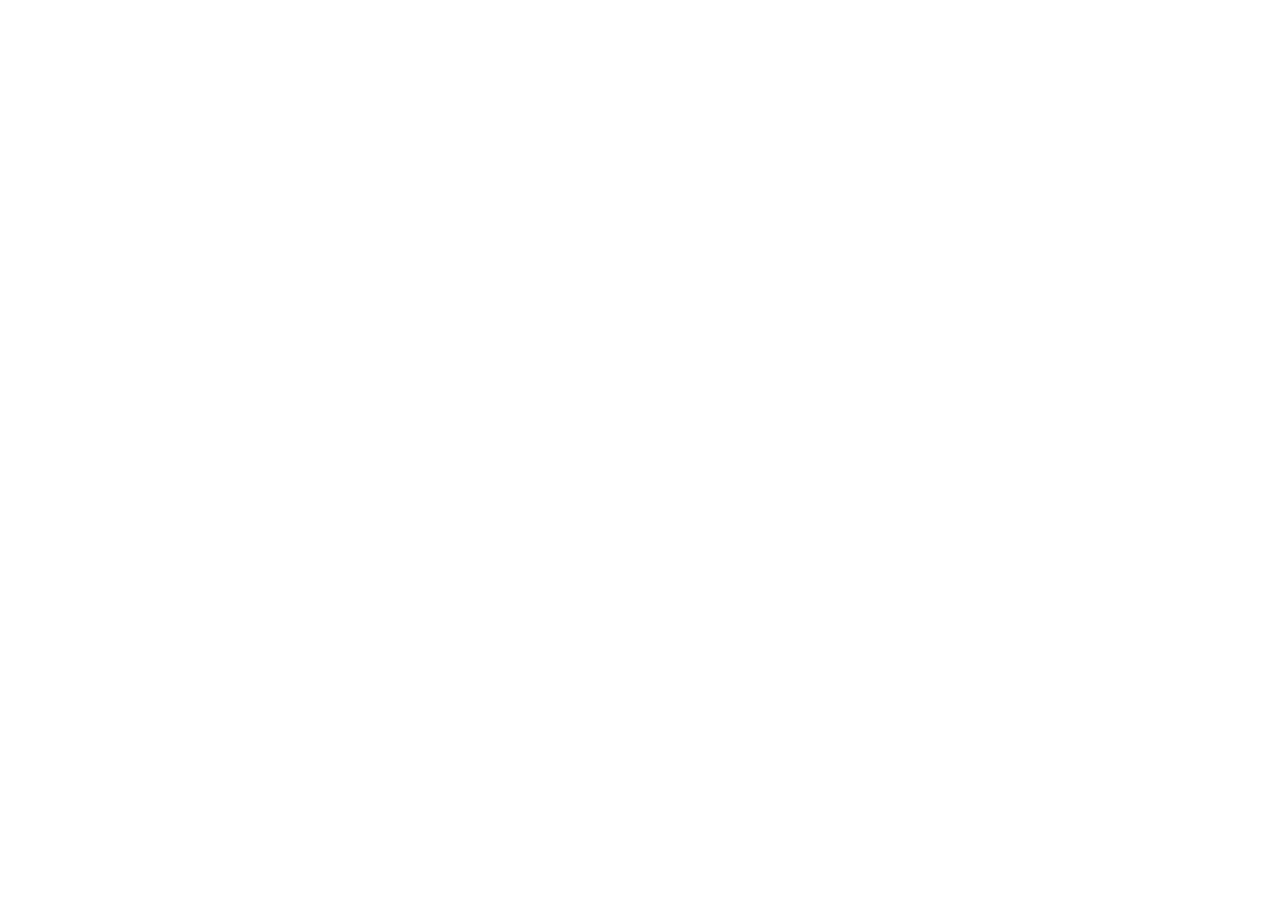
==== index.html @ 706d18b8 "Create initial portfolio structure" ====
<!DOCTYPE html>
<html lang="en">

<head>
    <meta charset="UTF-8">
    <meta name="viewport" content="width=device-width, initial-scale=1.0">

    <title>Santosh Kushwaha | DevOps Engineer</title>

    <meta name="description"
          content="DevOps Engineer specializing in Linux infrastructure, Platform Engineering, Automation, Kubernetes and AWS.">

    <link rel="stylesheet" href="css/style.css">
</head>

<body>

<header>

</header>

<main>

<section id="hero">

</section>

<section id="about">

</section>

<section id="experience">

</section>

<section id="projects">

</section>

<section id="skills">

</section>

<section id="certifications">

</section>

<section id="contact">

</section>

</main>

<footer>

</footer>

<script src="js/script.js"></script>

</body>

</html>
---- css/style.css ----
body {
    font-family: Arial, sans-serif;
    max-width: 900px;
    margin: auto;
    padding: 40px;
    line-height: 1.7;
}

header {
    margin-bottom: 50px;
}

h1 {
    margin-bottom: 5px;
}

section {
    margin-bottom: 40px;
}
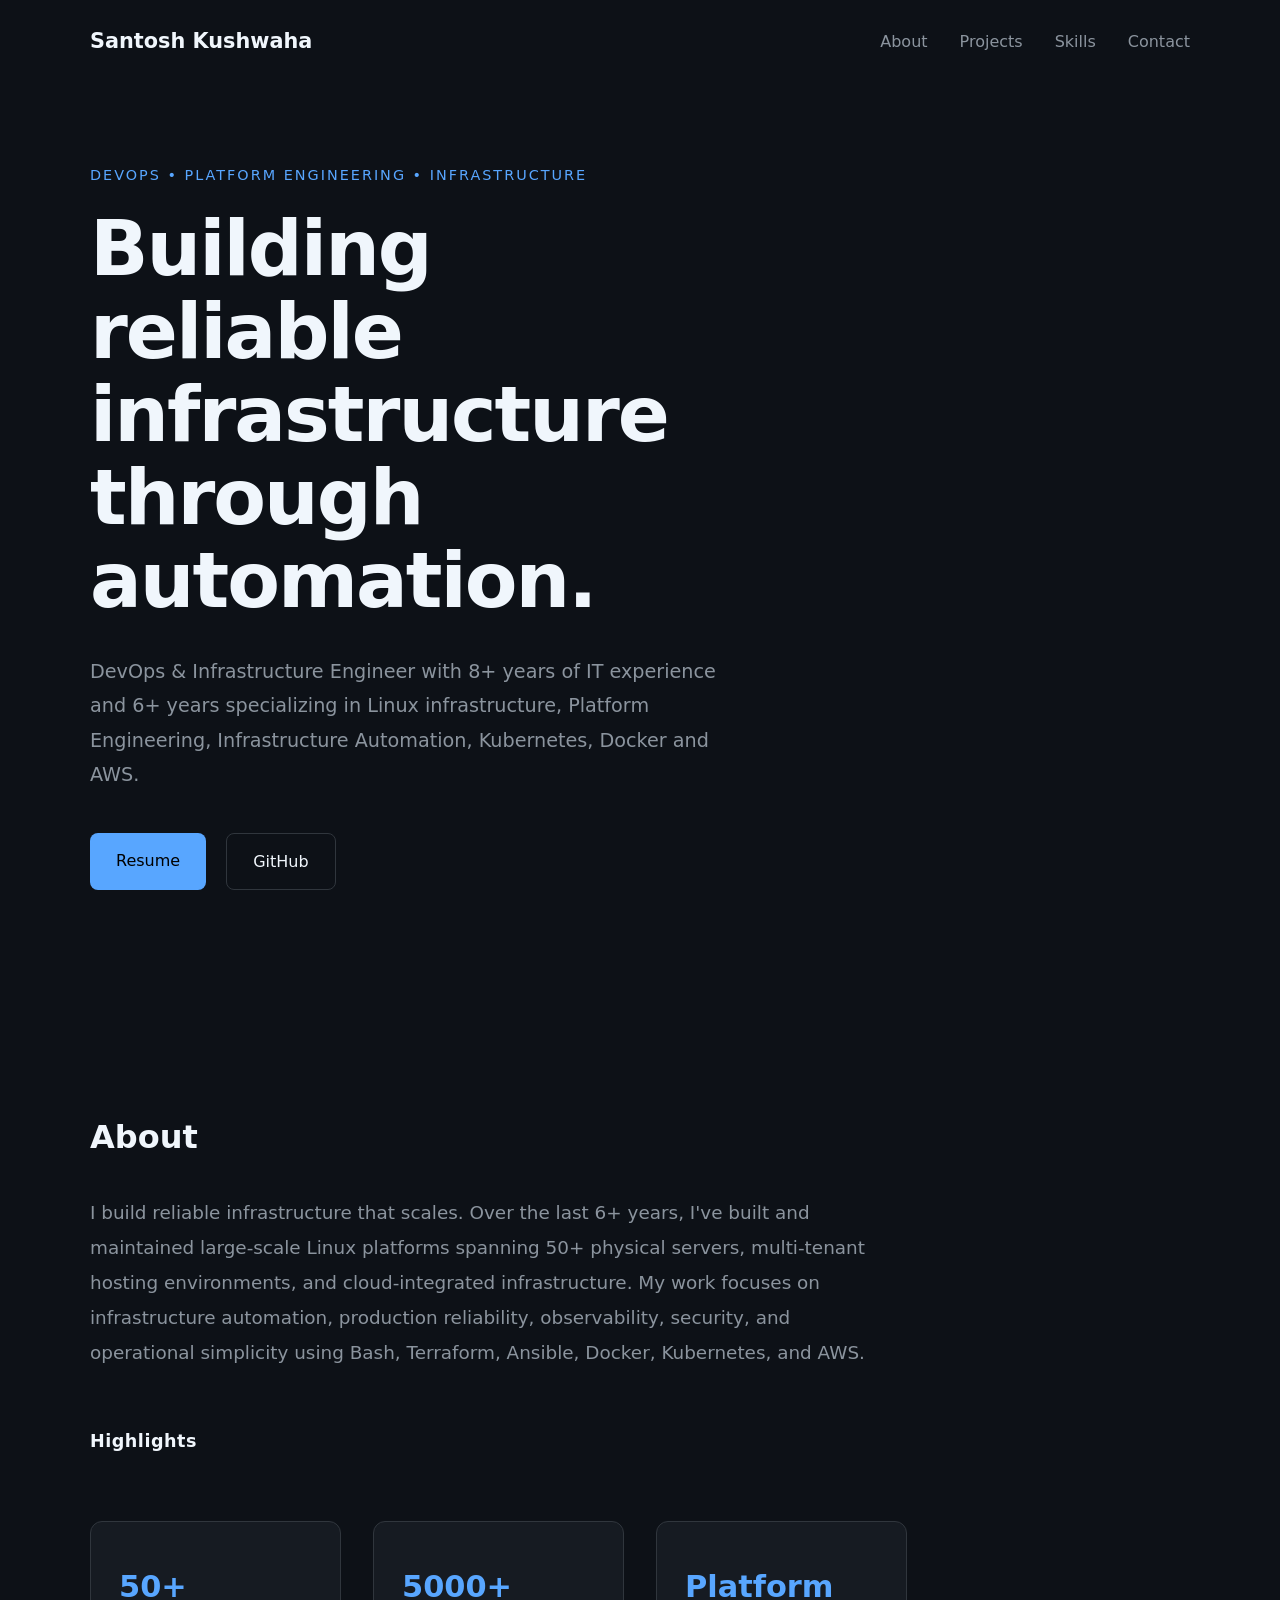
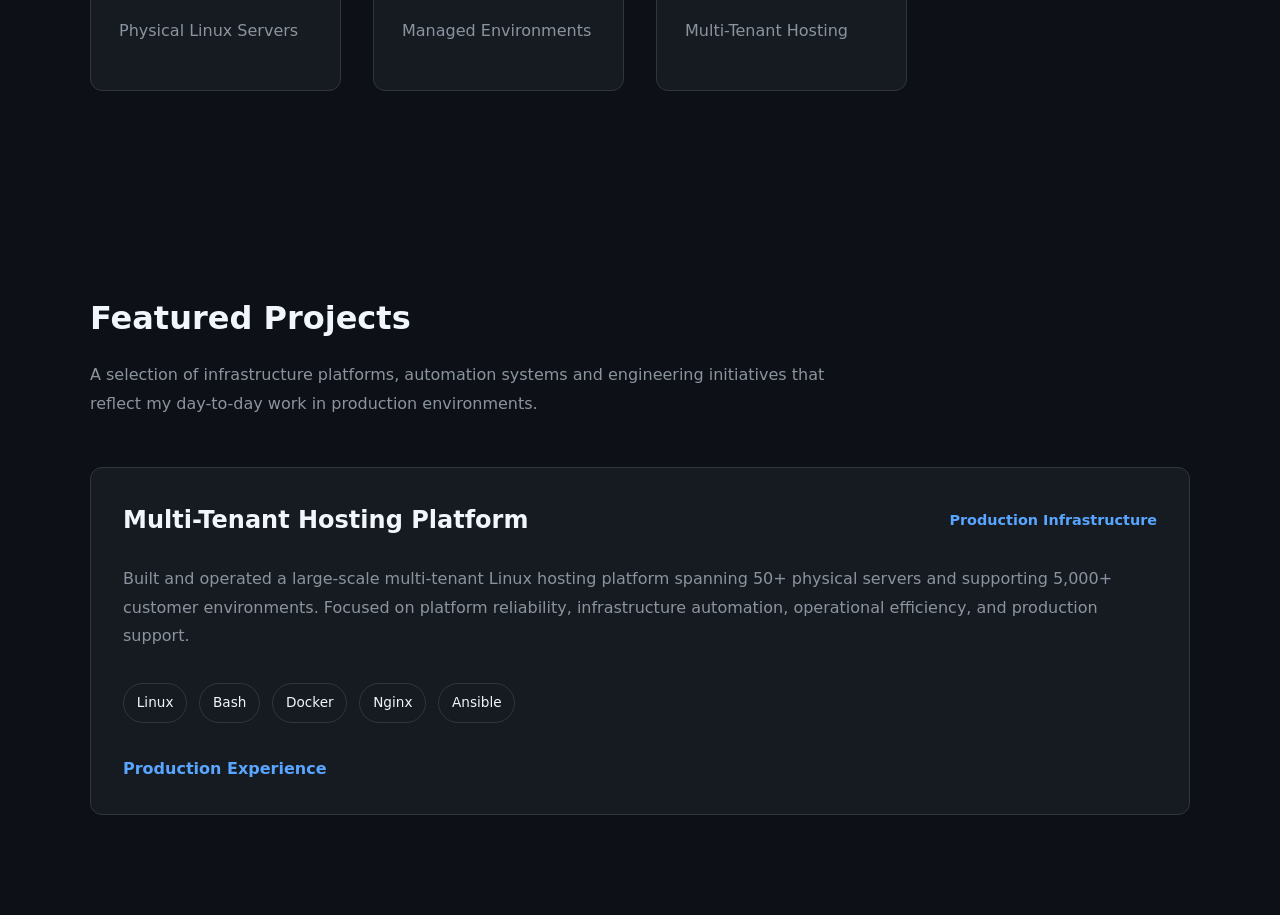
==== commit 957f94e5: "Add: about, highlights and first project" ====
--- a/index.html
+++ b/index.html
@@ -15,17 +15,99 @@
 
 <body>
 
-<header>
+<header class="container">
+    <nav>
+        <div class="logo">
+            Santosh Kushwaha
+        </div>
 
+        <ul class="nav-links">
+            <li><a href="#about">About</a></li>
+            <li><a href="#projects">Projects</a></li>
+            <li><a href="#skills">Skills</a></li>
+            <li><a href="#contact">Contact</a></li>
+        </ul>
+    </nav>
 </header>
 
 <main>
 
-<section id="hero">
+<section id="hero" class="container">
+  <div class="hero-grid">
 
+    <div class="hero-content">
+
+        <p class="eyebrow">
+            DEVOPS • PLATFORM ENGINEERING • INFRASTRUCTURE
+        </p>
+
+        <h1>
+          Building reliable infrastructure through automation.
+        </h1>
+
+        <p class="hero-description">
+            DevOps & Infrastructure Engineer with 8+ years of IT experience and
+            6+ years specializing in Linux infrastructure, Platform Engineering,
+            Infrastructure Automation, Kubernetes, Docker and AWS.
+        </p>
+
+        <div class="hero-buttons">
+
+            <a href="assets/resume/Santosh_Kushwaha_Resume.pdf"
+               class="btn btn-primary"
+               target="_blank">
+                Resume
+            </a>
+
+            <a href="https://github.com/s-kush"
+               class="btn"
+               target="_blank">
+                GitHub
+            </a>
+
+        </div>
+
+    </div>
+  </div> 
 </section>
 
-<section id="about">
+<section id="about" class="container">
+  <h2>About</h2>
+
+    <p class="about-text">
+      I build reliable infrastructure that scales.
+
+      Over the last 6+ years, I've built and maintained large-scale Linux
+      platforms spanning 50+ physical servers, multi-tenant hosting
+      environments, and cloud-integrated infrastructure.
+
+      My work focuses on infrastructure automation, production reliability,
+      observability, security, and operational simplicity using Bash,
+      Terraform, Ansible, Docker, Kubernetes, and AWS.
+    </p>
+
+    <h3 class="stats-title">
+      Highlights
+    </h3>
+
+    <div class="stats">
+
+      <div class="stat">
+        <h3>50+</h3>
+        <p>Physical Linux Servers</p>
+      </div>
+
+      <div class="stat">
+        <h3>5000+</h3>
+        <p>Managed Environments</p>
+      </div>
+
+      <div class="stat">
+        <h3>Platform</h3>
+        <p>Multi-Tenant Hosting</p>
+      </div>
+
+    </div>
 
 </section>
 
@@ -33,7 +115,58 @@
 
 </section>
 
-<section id="projects">
+<section id="projects" class="container">
+
+    <h2>Featured Projects</h2>
+
+    <p class="section-intro">
+        A selection of infrastructure platforms, automation systems and
+        engineering initiatives that reflect my day-to-day work in production
+        environments.
+    </p>
+
+    <div class="project-grid">
+
+      <article class="project-card">
+
+        <div class="project-header">
+
+          <h3>Multi-Tenant Hosting Platform</h3>
+
+          <span class="project-type">
+            Production Infrastructure
+          </span>
+
+        </div>
+
+        <p class="project-description">
+        Built and operated a large-scale multi-tenant Linux hosting platform
+        spanning 50+ physical servers and supporting 5,000+ customer
+        environments. Focused on platform reliability, infrastructure
+        automation, operational efficiency, and production support.
+        </p>
+
+        <div class="project-tags">
+
+          <span>Linux</span>
+          <span>Bash</span>
+          <span>Docker</span>
+          <span>Nginx</span>
+          <span>Ansible</span>
+
+        </div>
+
+        <div class="project-footer">
+
+          <span class="project-note">
+            Production Experience
+          </span>
+
+        </div>
+
+      </article>
+
+    </div>
 
 </section>
 
--- a/css/style.css
+++ b/css/style.css
@@ -1,19 +1,468 @@
+/* ==========================
+   CSS RESET
+========================== */
+
+* {
+    margin: 0;
+    padding: 0;
+    box-sizing: border-box;
+}
+
+/* ==========================
+   ROOT VARIABLES
+========================== */
+
+:root {
+
+    --bg: #0d1117;
+    --surface: #161b22;
+    --border: #30363d;
+
+    --text: #f0f6fc;
+    --text-muted: #8b949e;
+
+    --accent: #58a6ff;
+    --accent-hover: #79c0ff;
+
+    --max-width: 1100px;
+}
+
+/* ==========================
+   GLOBAL
+========================== */
+
+html {
+    scroll-behavior: smooth;
+}
+
 body {
-    font-family: Arial, sans-serif;
+
+    background: var(--bg);
+
+    color: var(--text);
+
+    font-family:
+        Inter,
+        system-ui,
+        -apple-system,
+        BlinkMacSystemFont,
+        "Segoe UI",
+        sans-serif;
+
+    line-height: 1.7;
+}
+
+/* ==========================
+   LINKS
+========================== */
+
+a {
+    color: inherit;
+    text-decoration: none;
+}
+
+/* ==========================
+   IMAGES
+========================== */
+
+img {
+    max-width: 100%;
+    display: block;
+}
+
+/* ==========================
+   CONTAINER
+========================== */
+
+.container {
+
+    width: min(92%, var(--max-width));
+
+    margin-inline: auto;
+}
+
+/* ==========================
+   NAVIGATION
+========================== */
+
+header {
+
+    padding: 24px 0;
+
+}
+
+nav {
+
+    display: flex;
+
+    justify-content: space-between;
+
+    align-items: center;
+
+}
+
+.logo {
+
+    font-size: 1.3rem;
+
+    font-weight: 700;
+
+}
+
+.nav-links {
+
+    display: flex;
+
+    list-style: none;
+
+    gap: 2rem;
+
+}
+
+.nav-links a {
+
+    color: var(--text-muted);
+
+    transition: .25s;
+
+}
+
+.nav-links a:hover {
+
+    color: var(--accent);
+
+}
+
+/* ==========================
+   HERO
+========================== */
+
+#hero {
+
+    padding: 80px 0 120px;
+
+}
+
+.hero-grid {
+    display: grid;
+    grid-template-columns: 60% 40%;
+    align-items: center;
+    gap: 3rem;
+}
+
+.eyebrow {
+
+    color: var(--accent);
+
+    letter-spacing: 2px;
+
+    font-size: .9rem;
+
+    margin-bottom: 20px;
+
+}
+
+.hero-content h1 {
+
+    font-size: clamp(3rem, 6vw, 5rem);
+
+    line-height: 1.08;
+
     max-width: 900px;
-    margin: auto;
-    padding: 40px;
-    line-height: 1.7;
-}
-
-header {
-    margin-bottom: 50px;
-}
-
-h1 {
-    margin-bottom: 5px;
-}
-
-section {
-    margin-bottom: 40px;
-}
+
+    letter-spacing: -2px;
+
+}
+
+.hero-description {
+
+    margin-top: 32px;
+
+    color: var(--text-muted);
+
+    max-width: 760px;
+
+    font-size: 1.2rem;
+
+    line-height: 1.8;
+
+}
+
+.hero-buttons {
+
+    display: flex;
+
+    gap: 20px;
+
+    margin-top: 40px;
+
+}
+
+/* ==========================
+   BUTTONS
+========================== */
+
+.btn {
+
+    padding: 14px 26px;
+
+    border-radius: 8px;
+
+    border: 1px solid var(--border);
+
+    transition: .25s;
+
+}
+
+.btn:hover {
+
+    border-color: var(--accent);
+
+}
+
+.btn-primary {
+
+    background: var(--accent);
+
+    color: #000;
+
+    border: none;
+
+}
+
+.btn-primary:hover {
+
+    background: var(--accent-hover);
+
+}
+
+/* ==========================
+   ABOUT
+========================== */
+
+#about {
+    padding: 100px 0;
+}
+
+#about h2 {
+    font-size: 2rem;
+    margin-bottom: 2rem;
+}
+
+.about-text {
+    max-width: 800px;
+    color: var(--text-muted);
+    font-size: 1.15rem;
+    line-height: 1.9;
+}
+
+.stats {
+
+    display: grid;
+
+    grid-template-columns: repeat(4, 1fr);
+
+    gap: 2rem;
+
+    margin-top: 4rem;
+
+}
+
+.stat {
+
+    background: var(--surface);
+
+    border: 1px solid var(--border);
+
+    border-radius: 12px;
+
+    padding: 1.75rem;
+
+    min-height: 170px;
+
+    display: flex;
+
+    flex-direction: column;
+
+    justify-content: center;
+
+}
+
+.stat h3 {
+
+    color: var(--accent);
+
+    font-size: 1.9rem;
+
+    line-height: 1.2;
+
+    margin-bottom: .75rem;
+
+}
+
+.stat p {
+
+    color: var(--text-muted);
+
+    line-height: 1.6;
+
+}
+
+.stats-title {
+
+    margin-top: 3.5rem;
+    margin-bottom: 1.5rem;
+
+    color: var(--text);
+
+    font-size: 1.1rem;
+
+    font-weight: 600;
+
+    letter-spacing: .5px;
+
+}
+
+/* ==========================
+   PROJECTS
+========================== */
+
+#projects {
+
+    padding: 100px 0;
+
+}
+
+#projects h2 {
+
+    font-size: 2rem;
+
+    margin-bottom: 1rem;
+
+}
+
+.section-intro {
+
+    max-width: 760px;
+
+    color: var(--text-muted);
+
+    line-height: 1.8;
+
+    margin-bottom: 3rem;
+
+}
+
+.project-grid {
+
+    display: grid;
+
+    gap: 2rem;
+
+}
+
+/* ==========================
+   PROJECT CARD
+========================== */
+
+.project-card {
+
+    background: var(--surface);
+
+    border: 1px solid var(--border);
+
+    border-radius: 12px;
+
+    padding: 2rem;
+
+    transition: .25s;
+
+}
+
+.project-card:hover {
+
+    border-color: var(--accent);
+
+    transform: translateY(-4px);
+
+}
+
+.project-header {
+
+    display: flex;
+
+    justify-content: space-between;
+
+    align-items: center;
+
+    margin-bottom: 1.5rem;
+
+    gap: 1rem;
+
+}
+
+.project-header h3 {
+
+    font-size: 1.5rem;
+
+}
+
+.project-type {
+
+    color: var(--accent);
+
+    font-size: .9rem;
+
+    font-weight: 600;
+
+}
+
+.project-description {
+
+    color: var(--text-muted);
+
+    line-height: 1.8;
+
+}
+
+.project-tags {
+
+    display: flex;
+
+    flex-wrap: wrap;
+
+    gap: .75rem;
+
+    margin: 2rem 0;
+
+}
+
+.project-tags span {
+
+    padding: .45rem .8rem;
+
+    border: 1px solid var(--border);
+
+    border-radius: 999px;
+
+    font-size: .85rem;
+
+}
+
+.project-footer {
+
+    display: flex;
+
+    justify-content: space-between;
+
+    align-items: center;
+
+}
+
+.project-note {
+
+    color: var(--accent);
+
+    font-weight: 600;
+
+}
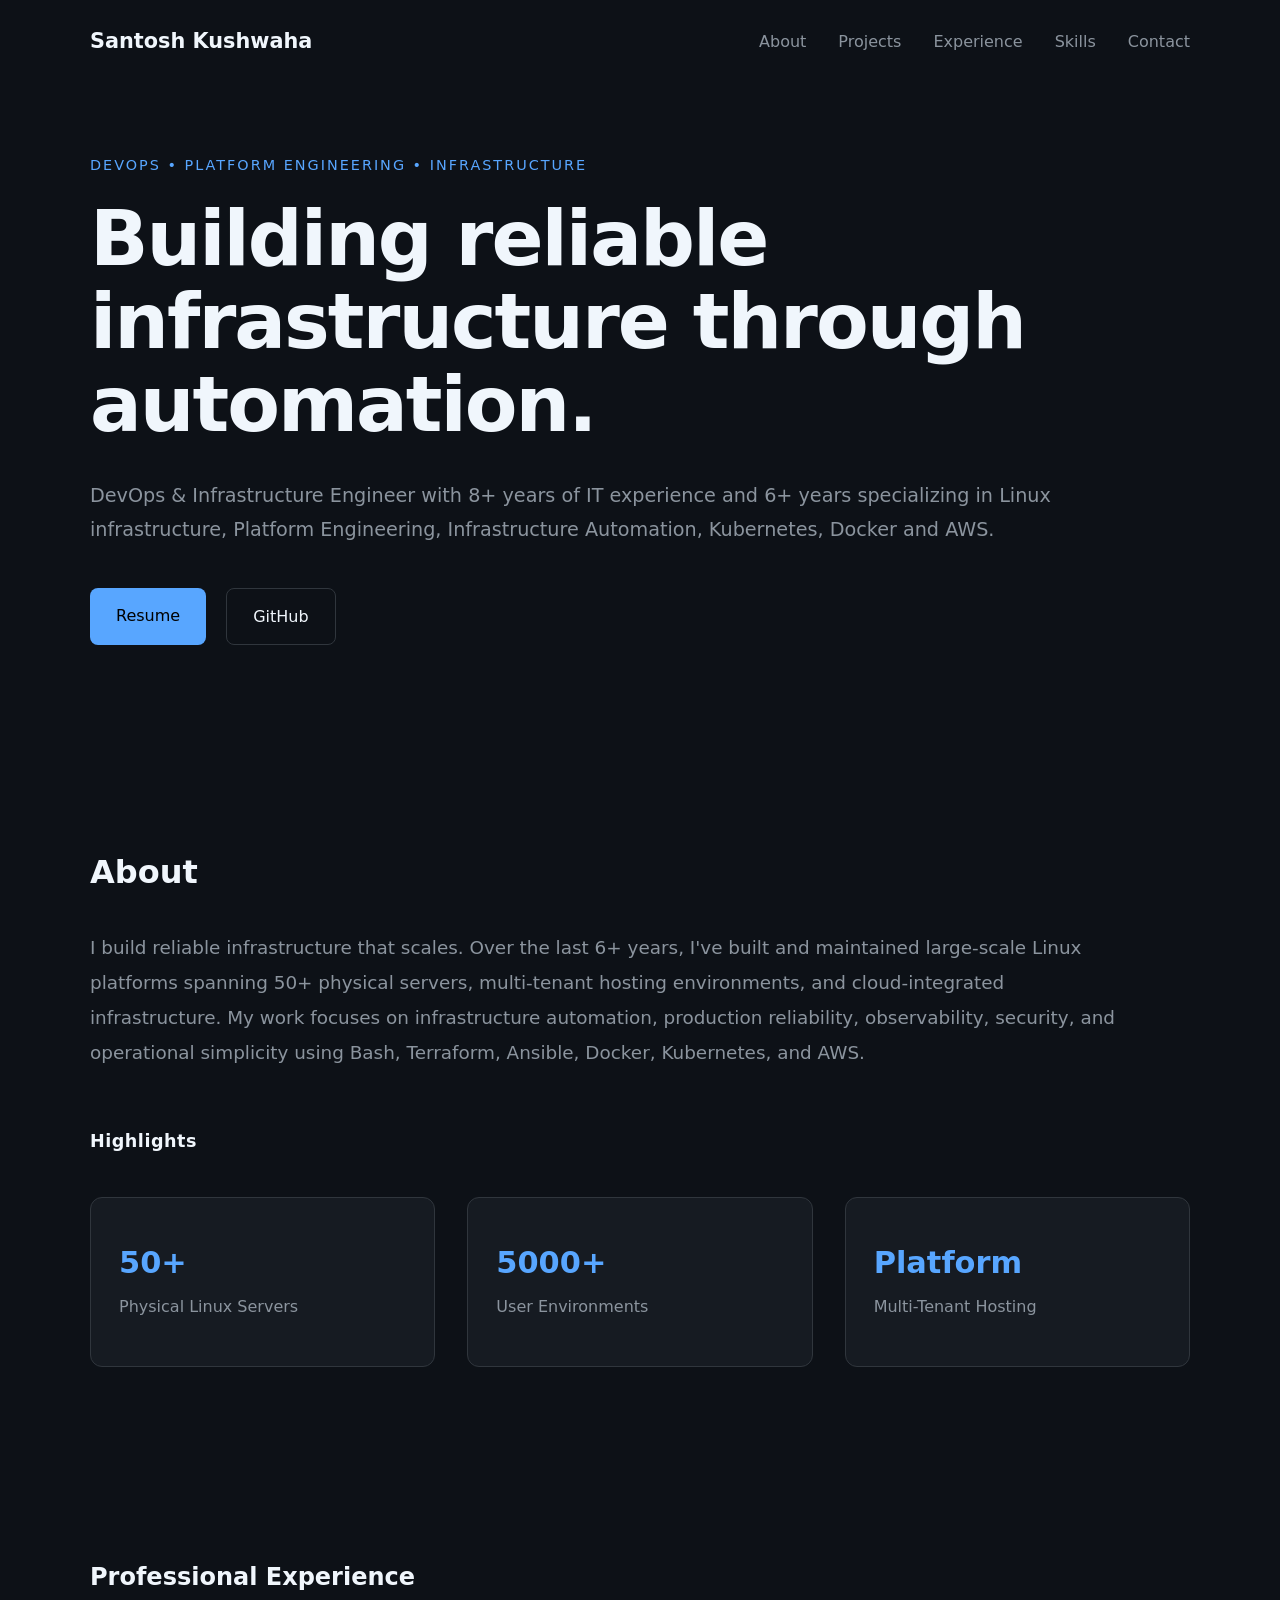
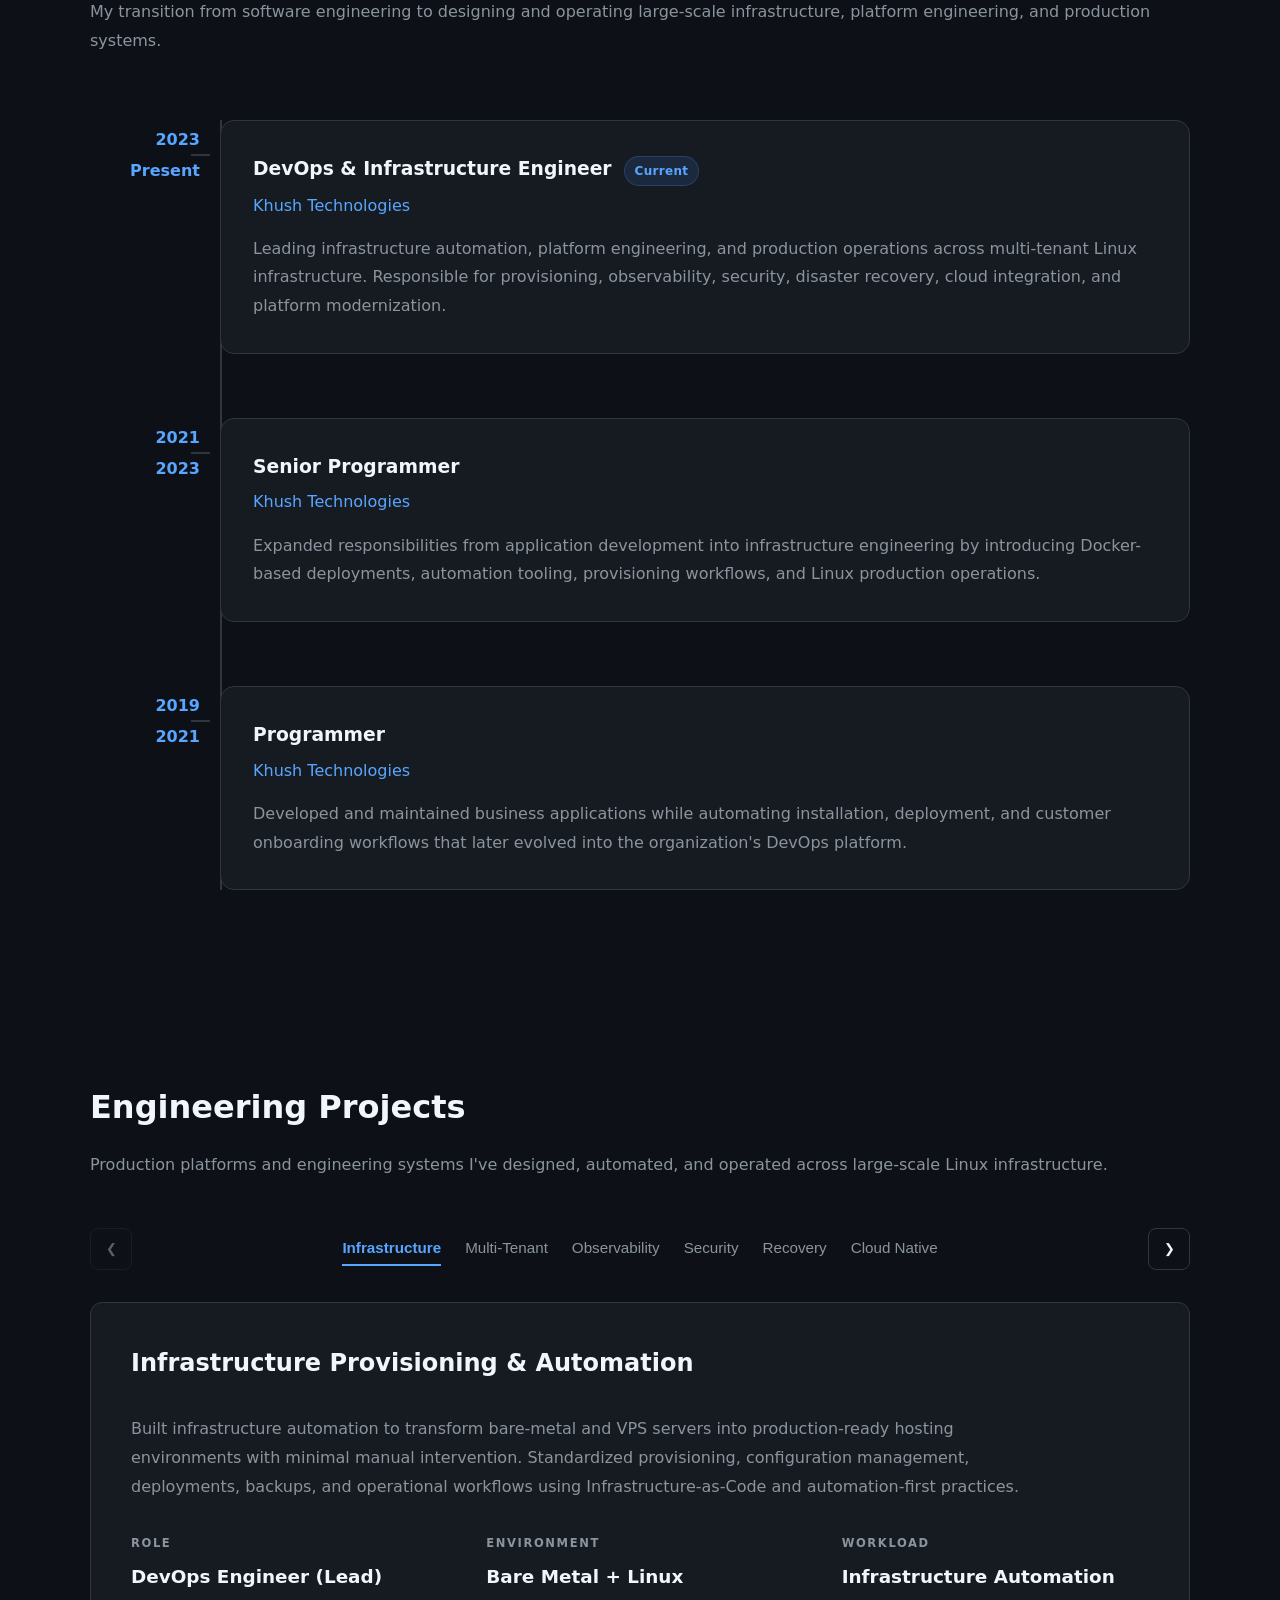
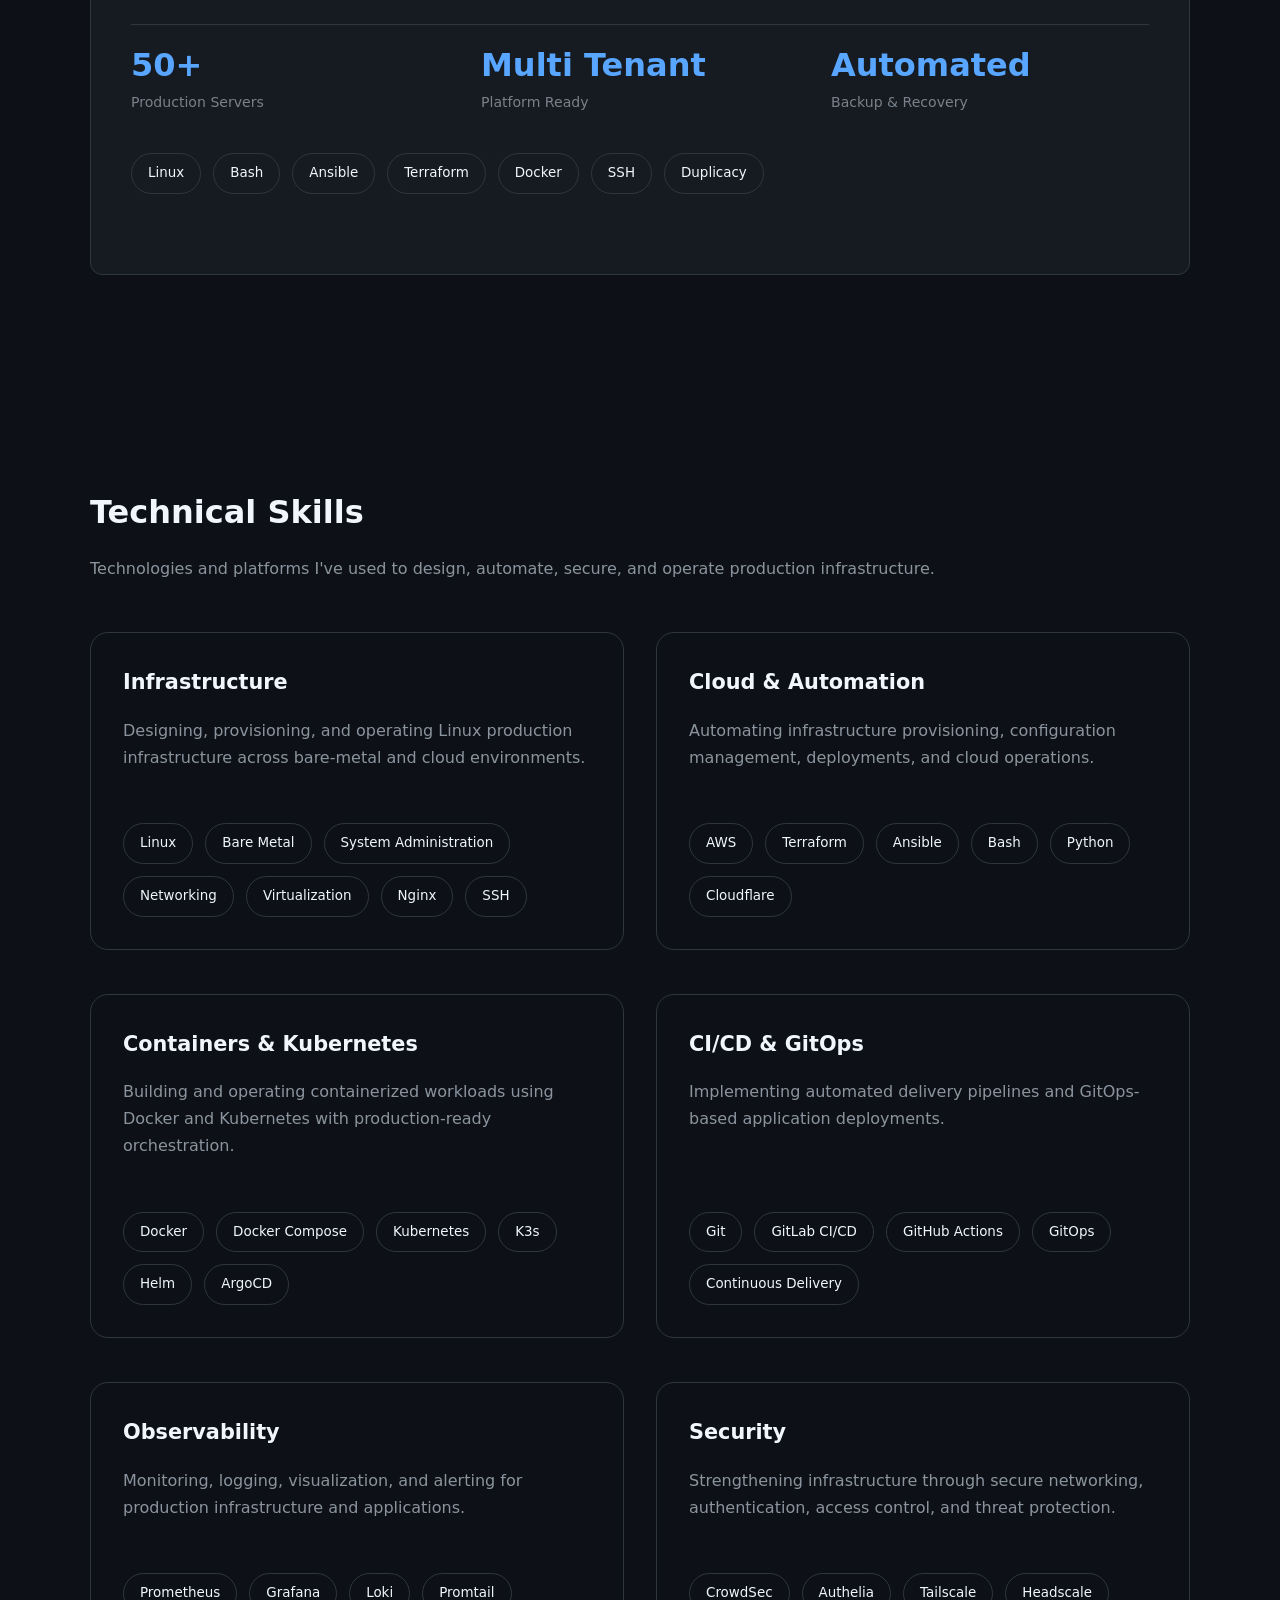
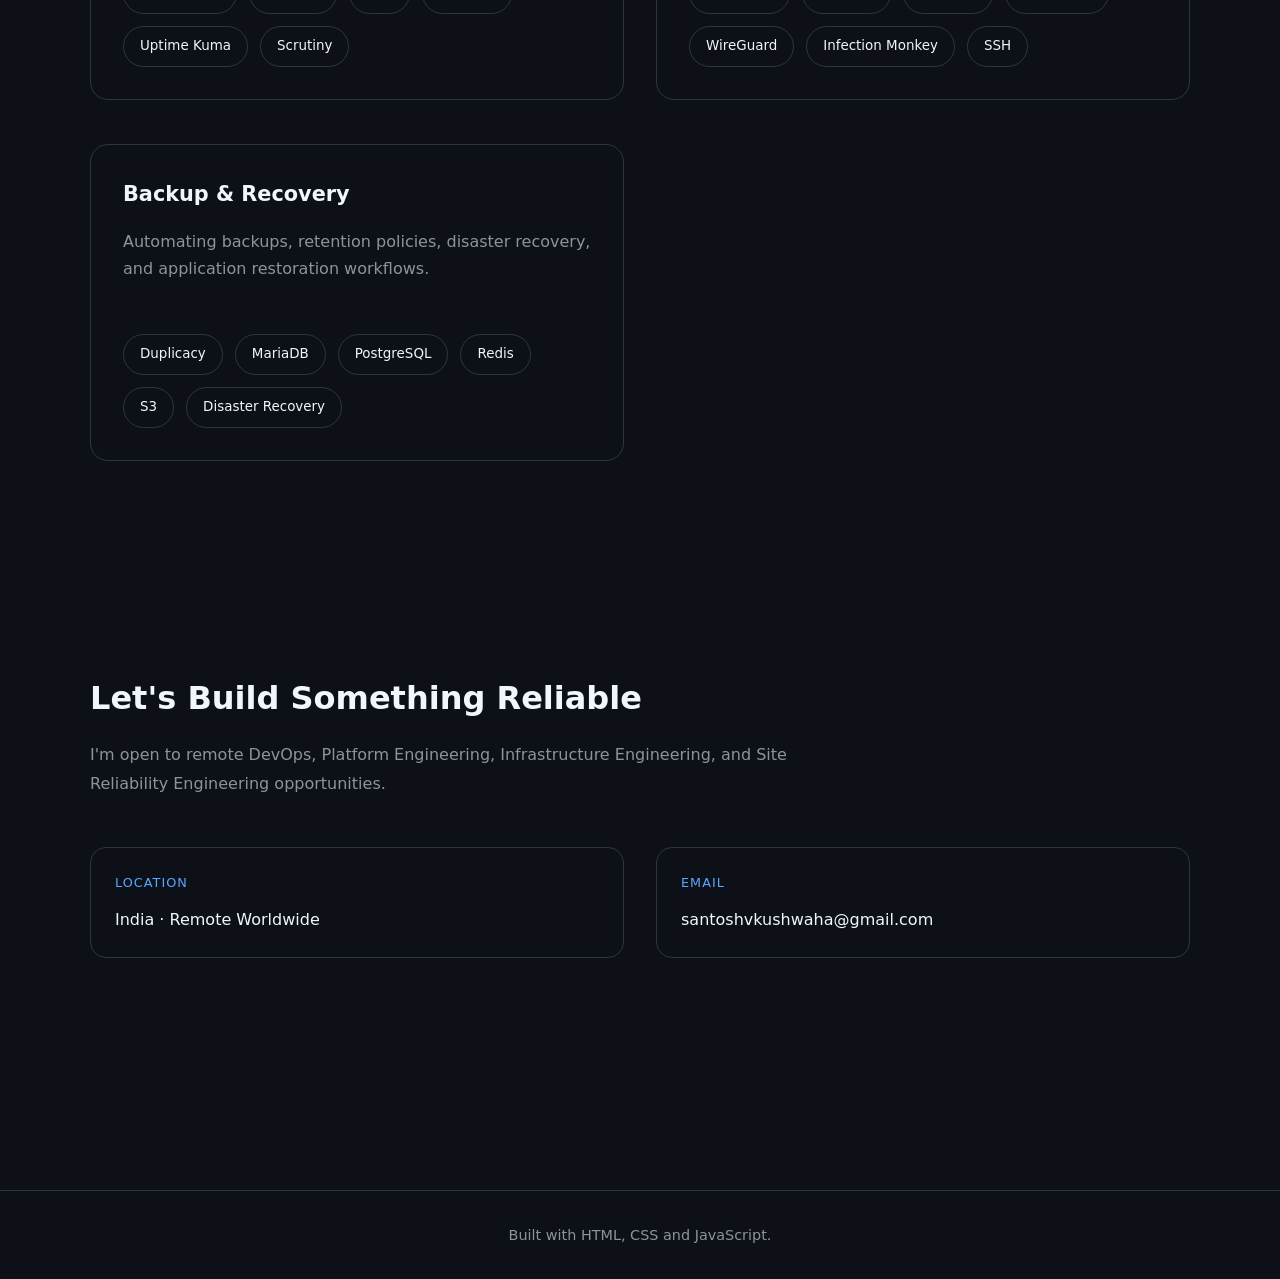
==== commit 78753537: "Add 1st working copy" ====
--- a/index.html
+++ b/index.html
@@ -23,7 +23,8 @@
 
         <ul class="nav-links">
             <li><a href="#about">About</a></li>
-            <li><a href="#projects">Projects</a></li>
+            <li><a href="#projects" id="projects-link">Projects</a></li>
+            <li><a href="#experience">Experience</a></li>
             <li><a href="#skills">Skills</a></li>
             <li><a href="#contact">Contact</a></li>
         </ul>
@@ -99,7 +100,7 @@
 
       <div class="stat">
         <h3>5000+</h3>
-        <p>Managed Environments</p>
+        <p>User Environments</p>
       </div>
 
       <div class="stat">
@@ -111,67 +112,134 @@
 
 </section>
 
-<section id="experience">
+<section id="experience" class="container">
+  <h2>Professional Experience</h2>
+
+  <p class="section-intro">
+  My transition from software engineering to designing and operating large-scale infrastructure,
+  platform engineering, and production systems.
+  </p>
+
+  <div class="timeline">
+
+    <article class="timeline-item">
+
+      <div class="timeline-period">
+        <span>2023</span>
+        <span>Present</span>
+      </div>
+
+      <div class="timeline-content">
+
+        <h3 class=timeline-title>
+          DevOps & Infrastructure Engineer
+          <span class="current-badge">Current</span>
+        </h3>
+
+        <h4>
+          Khush Technologies
+        </h4>
+
+        <p>
+        Leading infrastructure automation, platform engineering, and production operations across
+        multi-tenant Linux infrastructure. Responsible for provisioning, observability,
+        security, disaster recovery, cloud integration, and platform modernization.
+        </p>
+
+      </div>
+
+    </article>
+
+    <article class="timeline-item">
+
+      <div class="timeline-period">
+        <span>2021</span>
+        <span>2023</span>
+      </div>
+
+      <div class="timeline-content">
+
+        <h3>
+          Senior Programmer
+        </h3>
+
+        <h4>
+          Khush Technologies
+        </h4>
+
+        <p>
+        Expanded responsibilities from application development into infrastructure engineering
+        by introducing Docker-based deployments, automation tooling, provisioning workflows,
+        and Linux production operations.
+        </p>
+
+      </div>
+
+    </article>
+
+    <article class="timeline-item">
+
+      <div class="timeline-period">
+        <span>2019</span>
+        <span>2021</span>
+      </div>
+
+      <div class="timeline-content">
+
+        <h3>
+          Programmer
+        </h3>
+
+        <h4>
+          Khush Technologies
+        </h4>
+
+        <p>
+        Developed and maintained business applications while automating installation,
+        deployment, and customer onboarding workflows that later evolved into the
+        organization's DevOps platform.
+        </p>
+
+      </div>
+
+    </article>
+
+  </div>
 
 </section>
 
 <section id="projects" class="container">
 
-    <h2>Featured Projects</h2>
+    <h2>Engineering Projects</h2>
 
     <p class="section-intro">
-        A selection of infrastructure platforms, automation systems and
-        engineering initiatives that reflect my day-to-day work in production
-        environments.
-    </p>
-
-    <div class="project-grid">
-
-      <article class="project-card">
-
-        <div class="project-header">
-
-          <h3>Multi-Tenant Hosting Platform</h3>
-
-          <span class="project-type">
-            Production Infrastructure
-          </span>
-
-        </div>
-
-        <p class="project-description">
-        Built and operated a large-scale multi-tenant Linux hosting platform
-        spanning 50+ physical servers and supporting 5,000+ customer
-        environments. Focused on platform reliability, infrastructure
-        automation, operational efficiency, and production support.
-        </p>
-
-        <div class="project-tags">
-
-          <span>Linux</span>
-          <span>Bash</span>
-          <span>Docker</span>
-          <span>Nginx</span>
-          <span>Ansible</span>
-
-        </div>
-
-        <div class="project-footer">
-
-          <span class="project-note">
-            Production Experience
-          </span>
-
-        </div>
-
-      </article>
-
+    Production platforms and engineering systems I've designed, automated, and operated
+    across large-scale Linux infrastructure.
+    </p>
+
+    <div class="project-navigation">
+      <button id="project-prev" class="project-nav-btn">
+        ❮
+      </button>
+      <div id="project-tabs" class="project-tabs"></div>
+      <button id="project-next" class="project-nav-btn">
+        ❯
+      </button>
+    </div>
+    <div id="project-grid" class="project-grid">
     </div>
 
 </section>
 
 <section id="skills">
-
+  <div class="container">
+    <h2>Technical Skills</h2>
+    <p class="skills-intro">
+      Technologies and platforms I've used to design, automate, secure, and operate production infrastructure.
+    </p>
+    <div class="skills-grid" id="skills-grid">
+    </div>
+  </div>
 </section>
 
 <section id="certifications">
@@ -179,15 +247,48 @@
 </section>
 
 <section id="contact">
-
+  <div class="container">
+
+    <h2>Let's Build Something Reliable</h2>
+
+    <p class="contact-intro">
+    I'm open to remote DevOps, Platform Engineering, Infrastructure Engineering,
+    and Site Reliability Engineering opportunities.
+    </p>
+
+    <div class="contact-grid">
+
+      <div class="contact-item">
+        <span class="contact-label">Location</span>
+        <p>India · Remote Worldwide</p>
+      </div>
+
+      <div class="contact-item">
+        <span class="contact-label">Email</span>
+        <a href="mailto:santoshvkushwaha@gmail.com">
+          santoshvkushwaha@gmail.com
+        </a>
+      </div>
+
+    </div>
+
+  </div>
 </section>
 
 </main>
 
 <footer>
-
+   <div class="container">
+     <p>Built with HTML, CSS and JavaScript.</p>
+    </div>
 </footer>
 
+<script src="js/projects-data.js"></script>
+<script src="js/projects.js"></script>
+
+<script src="js/skills-data.js"></script>
+<script src="js/skills.js"></script>
+
 <script src="js/script.js"></script>
 
 </body>
--- a/css/style.css
+++ b/css/style.css
@@ -139,15 +139,16 @@
 
 #hero {
 
-    padding: 80px 0 120px;
+    padding: 70px 0 80px;
 
 }
 
 .hero-grid {
-    display: grid;
-    grid-template-columns: 60% 40%;
-    align-items: center;
-    gap: 3rem;
+    display: block;
+}
+
+.hero-content {
+    max-width: none;
 }
 
 .eyebrow {
@@ -168,7 +169,7 @@
 
     line-height: 1.08;
 
-    max-width: 900px;
+    max-width: 1100px;
 
     letter-spacing: -2px;
 
@@ -180,7 +181,7 @@
 
     color: var(--text-muted);
 
-    max-width: 760px;
+    max-width: 1000px;
 
     font-size: 1.2rem;
 
@@ -241,7 +242,7 @@
 ========================== */
 
 #about {
-    padding: 100px 0;
+    padding: 120px 0;
 }
 
 #about h2 {
@@ -250,7 +251,7 @@
 }
 
 .about-text {
-    max-width: 800px;
+    max-width: 1050px;
     color: var(--text-muted);
     font-size: 1.15rem;
     line-height: 1.9;
@@ -260,11 +261,15 @@
 
     display: grid;
 
-    grid-template-columns: repeat(4, 1fr);
+    grid-template-columns: repeat(3, 1fr);
 
     gap: 2rem;
 
-    margin-top: 4rem;
+    margin-top: 2.5rem;
+
+    width: 100%;
+
+    max-width: none;
 
 }
 
@@ -285,6 +290,8 @@
     flex-direction: column;
 
     justify-content: center;
+
+    width: 100%;
 
 }
 
@@ -329,7 +336,7 @@
 
 #projects {
 
-    padding: 100px 0;
+    padding: 120px 0;
 
 }
 
@@ -343,126 +350,547 @@
 
 .section-intro {
 
+    color: var(--text-muted);
+
+    line-height: 1.8;
+
+    margin-bottom: 3rem;
+
+}
+
+.project-grid {
+
+  display: grid;
+
+  gap: 2rem;
+
+}
+
+/* ==========================
+   PROJECT CARD
+========================== */
+
+.project-card + .project-card {
+  margin-top: -80px;
+}
+
+.project-card {
+  position: relative;
+  background: var(--surface);
+  border: 1px solid var(--border);
+  border-radius: 12px;
+  padding: 2.5rem;
+}
+
+.project-card:nth-child(1) { z-index: 5; }
+.project-card:nth-child(2) { z-index: 4; }
+.project-card:nth-child(3) { z-index: 3; }
+.project-card:nth-child(4) { z-index: 2; }
+.project-card:nth-child(5) { z-index: 1; }
+
+.project-card:hover {
+
+    border-color: var(--accent);
+
+    transform: translateY(-3px);
+
+}
+
+.project-header {
+
+    display: flex;
+
+    justify-content: space-between;
+
+    align-items: center;
+
+    margin-bottom: 2rem;
+
+    gap: 1rem;
+
+}
+
+.project-header h3 {
+
+    font-size: 1.5rem;
+
+}
+
+
+.project-description {
+
+    color: var(--text-muted);
+
+    line-height: 1.8;
+
+    max-width: 900px;
+
+}
+
+.project-tags {
+
+    display: flex;
+
+    flex-wrap: wrap;
+
+    gap: .75rem;
+
+    margin: 2.5rem 0;
+
+}
+
+
+.project-highlights {
+
+    display: grid;
+
+    grid-template-columns:repeat(3,1fr);
+
+    gap: 2rem;
+
+    margin: 1.75rem 0;
+
+    border-top: 1px solid var(--border);
+
+    padding-top: 1.5rem;
+
+}
+
+.project-navigation{
+    display:flex;
+    align-items:center;
+    gap:2rem;
+    margin-bottom:2rem;
+}
+
+.project-tabs{
+    flex:1;
+    display:flex;
+    justify-content:center;
+    gap:1.5rem;
+    flex-wrap:wrap;
+}
+
+.project-tab{
+    background:none;
+    border:none;
+    color:var(--text-muted);
+    font-size:.95rem;
+    font-weight:500;
+    padding:.5rem 0;
+    cursor:pointer;
+    border-bottom:2px solid transparent;
+    transition:.2s;
+}
+
+.project-tab:hover{
+    color:var(--text);
+}
+
+.project-tab.active{
+    color:var(--accent);
+    border-color:var(--accent);
+    font-weight:600;
+}
+
+.project-nav-btn{
+    width:42px;
+    height:42px;
+    border-radius:8px;
+    border:1px solid var(--border);
+    background:none;
+    color:var(--text);
+    cursor:pointer;
+    transition:.2s;
+}
+
+.project-nav-btn:hover{
+    border-color:var(--accent);
+    color:var(--accent);
+}
+
+.project-nav-btn:disabled{
+    opacity:.35;
+    cursor:default;
+}
+
+#project-counter {
+
+    color: var(--text-muted);
+
+    font-size: .9rem;
+
+}
+
+.highlight {
+
+    display: flex;
+
+    flex-direction: column;
+
+    gap:.25rem;
+
+}
+
+.highlight h4 {
+
+    color: var(--accent);
+
+    font-size: 2rem;
+
+    line-height: 1;
+
+    margin-bottom:.45rem;
+
+}
+
+.highlight span {
+
+    color: var(--text-muted);
+
+    font-size: .92rem;
+
+    max-width: 180px;
+
+    line-height: 1.5;
+
+    opacity: .85;
+
+}
+
+
+.project-meta {
+
+    display: grid;
+
+    grid-template-columns: repeat(3, 1fr);
+
+    gap: 3rem;
+
+    margin: 2rem 0;
+
+}
+
+.project-meta div {
+
+    display: flex;
+
+    flex-direction: column;
+
+}
+
+.project-meta-item span:first-child {
+    font-size: 0.72rem;
+    
+    text-transform: uppercase;
+    
+    letter-spacing: .14em;
+    
+    color: var(--text-muted);
+    
+    font-weight: 600;
+}
+
+.project-meta-item span:last-child {
+    font-size: 1.15rem;
+    
+    font-weight: 600;
+    
+    color: var(--text);
+    
+    margin-top: .45rem;
+}
+
+.highlight span {
+    font-size: .88rem;
+    
+    color: var(--text-muted);
+}
+
+.tag {
+    padding: .5rem 1rem;
+    
+    font-size: .84rem;
+
+    border: 1px solid var(--border);
+    
+    border-radius: 999px;
+}
+
+#experience {
+    padding: 70px 0;
+
+    scroll-margin-top: 120px;
+}
+
+.timeline {
+    position: relative;
+    margin-top: 4rem;
+}
+
+.timeline::before {
+    content: "";
+    position: absolute;
+    left: 130px;
+    top: 0;
+    bottom: 0;
+    width: 2px;
+    background: var(--border);
+}
+
+.timeline-item {
+    display: grid;
+    grid-template-columns: 110px 1fr;
+    gap: 1.25rem;
+    position: relative;
+    margin-bottom: 4rem;
+}
+
+.timeline-item:last-child {
+    margin-bottom: 0;
+}
+
+.timeline-period {
+    color: var(--accent);
+    font-weight: 600;
+    text-align: right;
+    padding-top: 6px;
+}
+
+.timeline-content {
+    position: relative;
+    background: var(--surface);
+    border: 1px solid var(--border);
+    border-radius: 14px;
+    padding: 2rem;
+    max-width: 1050px;
+}
+
+.timeline-content::before {
+    content: "";
+
+    position: absolute;
+
+    left: -30px;
+    top: 33px;
+
+    width: 19px;
+    height: 2px;
+
+    background: var(--border);
+}
+
+.timeline-content h3 {
+    margin-bottom: .35rem;
+}
+
+.timeline-content h4 {
+    color: var(--accent);
+    margin-bottom: 1rem;
+    font-weight: 500;
+}
+
+.timeline-content p {
+    color: var(--text-muted);
+    line-height: 1.8;
+}
+
+.timeline-title {
+    display: flex;
+    align-items: baseline;
+    gap: .75rem;
+    margin-bottom: .35rem;
+}
+
+.timeline-period{
+    display:flex;
+    flex-direction:column;
+    align-items:flex-end;
+    gap:4px;        /* try 2–4px */
+    font-weight:600;
+}
+
+.current-badge {
+    display: inline-flex;
+    align-items: center;
+    padding: 4px 10px;
+    border-radius: 999px;
+
+    background: rgba(78, 140, 255, 0.12);
+    border: 1px solid rgba(78, 140, 255, 0.25);
+
+    color: var(--accent);
+    font-size: .75rem;
+    font-weight: 600;
+    letter-spacing: .3px;
+}
+
+#skills {
+    padding: 90px 0;
+}
+
+#skills h2 {
+    font-size: 2rem;
+    margin-bottom: 1rem;
+}
+
+.skills-intro {
+    max-width: 900px;
+    color: var(--text-muted);
+    line-height: 1.8;
+    margin-bottom: 3rem;
+}
+
+.skills-grid {
+    display: grid;
+    grid-template-columns: repeat(2, 1fr);
+    gap: 2rem;
+    column-gap: 2rem;
+    row-gap: 2.75rem;
+}
+
+@media (max-width: 900px) {
+    .skills-grid {
+        grid-template-columns: 1fr;
+    }
+}
+
+.skill-card {
+    background: var(--card-bg);
+    border: 1px solid var(--border);
+    border-radius: 18px;
+    padding: 2rem;
+    transition: .25s;
+    display: flex;
+    flex-direction: column;
+}
+
+.skill-card:hover {
+    border-color: var(--accent);
+    transform: translateY(-2px);
+    box-shadow: 0 10px 30px rgba(79, 140, 255, .08); 
+}
+
+.skill-header {
+    display: flex;
+    justify-content: space-between;
+    align-items: center;
+    margin-bottom: 1rem;
+}
+
+.skill-header h3 {
+    font-size: 1.3rem;
+}
+
+.skill-header span {
+    color: var(--accent);
+    font-size: .9rem;
+    font-weight: 600;
+}
+
+.skill-description {
+    color: var(--text-muted);
+    line-height: 1.7;
+    margin-bottom: 1.75rem;
+    flex: 1;
+}
+
+.skill-tags {
+    display: flex;
+    flex-wrap: wrap;
+    gap: .75rem;
+    margin-top: 1.5rem;
+}
+
+#contact {
+    padding: 120px 0;
+}
+
+#contact h2 {
+    font-size: 2rem;
+    margin-bottom: 1rem;
+}
+
+.contact-intro {
     max-width: 760px;
-
-    color: var(--text-muted);
-
+    color: var(--text-muted);
     line-height: 1.8;
-
     margin-bottom: 3rem;
-
-}
-
-.project-grid {
-
+}
+
+.contact-grid {
     display: grid;
-
+    grid-template-columns: repeat(2,1fr);
     gap: 2rem;
-
-}
-
-/* ==========================
-   PROJECT CARD
-========================== */
-
-.project-card {
-
-    background: var(--surface);
-
-    border: 1px solid var(--border);
-
-    border-radius: 12px;
-
-    padding: 2rem;
+    margin-bottom: 3rem;
+}
+
+@media (max-width:900px){
+
+    .contact-grid{
+        grid-template-columns:1fr;
+    }
+
+}
+
+.contact-item {
+
+    display: block;
+    text-decoration: none;
+    color: inherit;
+
+    background: var(--card-bg);
+    border:1px solid var(--border);
+    border-radius:16px;
+    padding:1.5rem;
 
     transition: .25s;
 
-}
-
-.project-card:hover {
-
+    cursor: pointer;
+
+}
+
+.contact-item:hover {
     border-color: var(--accent);
-
-    transform: translateY(-4px);
-
-}
-
-.project-header {
-
-    display: flex;
-
-    justify-content: space-between;
-
-    align-items: center;
-
-    margin-bottom: 1.5rem;
-
-    gap: 1rem;
-
-}
-
-.project-header h3 {
-
-    font-size: 1.5rem;
-
-}
-
-.project-type {
-
-    color: var(--accent);
-
-    font-size: .9rem;
-
-    font-weight: 600;
-
-}
-
-.project-description {
-
-    color: var(--text-muted);
-
-    line-height: 1.8;
-
-}
-
-.project-tags {
-
-    display: flex;
-
-    flex-wrap: wrap;
-
-    gap: .75rem;
-
-    margin: 2rem 0;
-
-}
-
-.project-tags span {
-
-    padding: .45rem .8rem;
-
-    border: 1px solid var(--border);
-
-    border-radius: 999px;
-
-    font-size: .85rem;
-
-}
-
-.project-footer {
-
-    display: flex;
-
-    justify-content: space-between;
-
-    align-items: center;
-
-}
-
-.project-note {
-
-    color: var(--accent);
-
-    font-weight: 600;
-
-}
+    transform: translateY(-2px);
+}
+
+.contact-item p {
+    margin: 0;
+}
+
+.contact-label{
+
+    display:block;
+    color:var(--accent);
+    font-size:.8rem;
+    text-transform:uppercase;
+    letter-spacing:.08em;
+    margin-bottom:.75rem;
+
+}
+
+.contact-item a{
+
+    color:var(--text);
+    text-decoration:none;
+    font-weight: 500;
+}
+
+.contact-item a:hover{
+
+    color:var(--accent);
+
+}
+
+footer {
+    padding: 2rem 0;
+    border-top: 1px solid var(--border);
+    margin-top: 4rem;
+}
+
+footer p {
+    text-align: center;
+    color: var(--text-muted);
+    font-size: 0.9rem;
+}
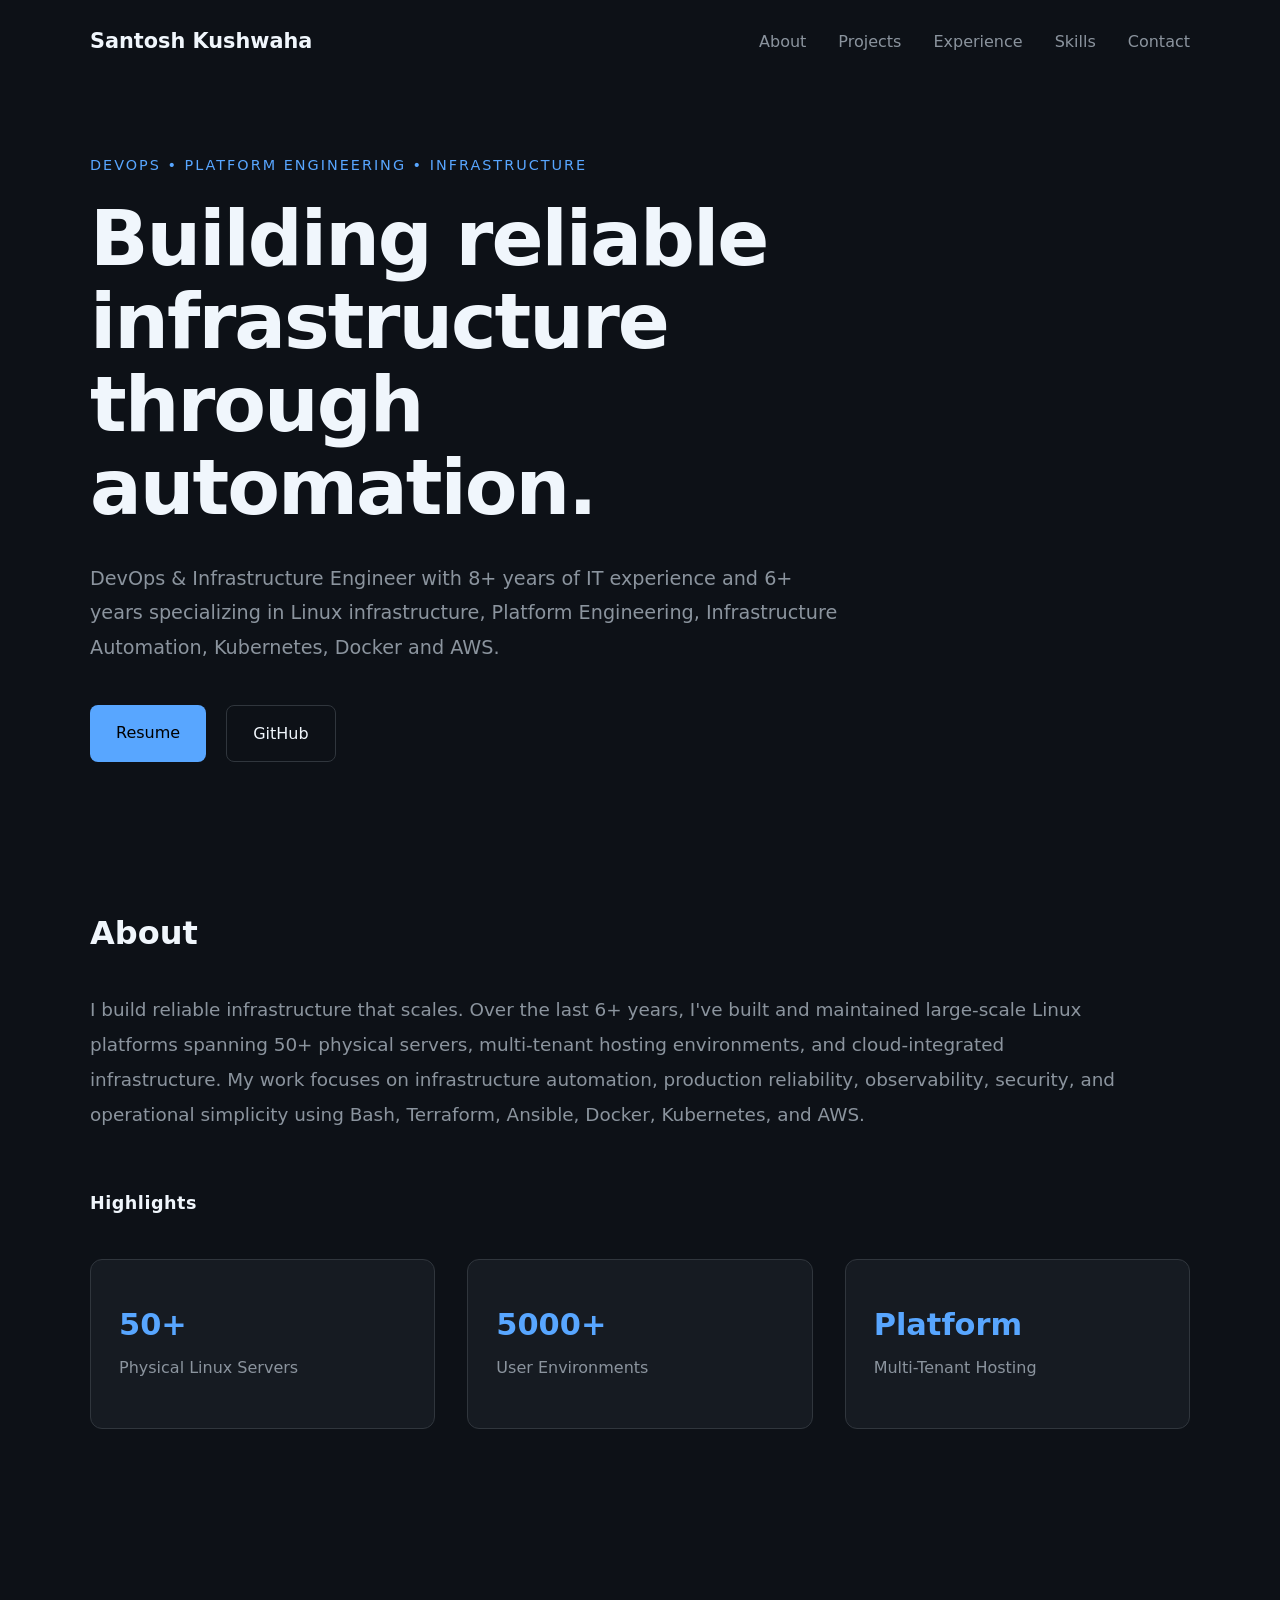
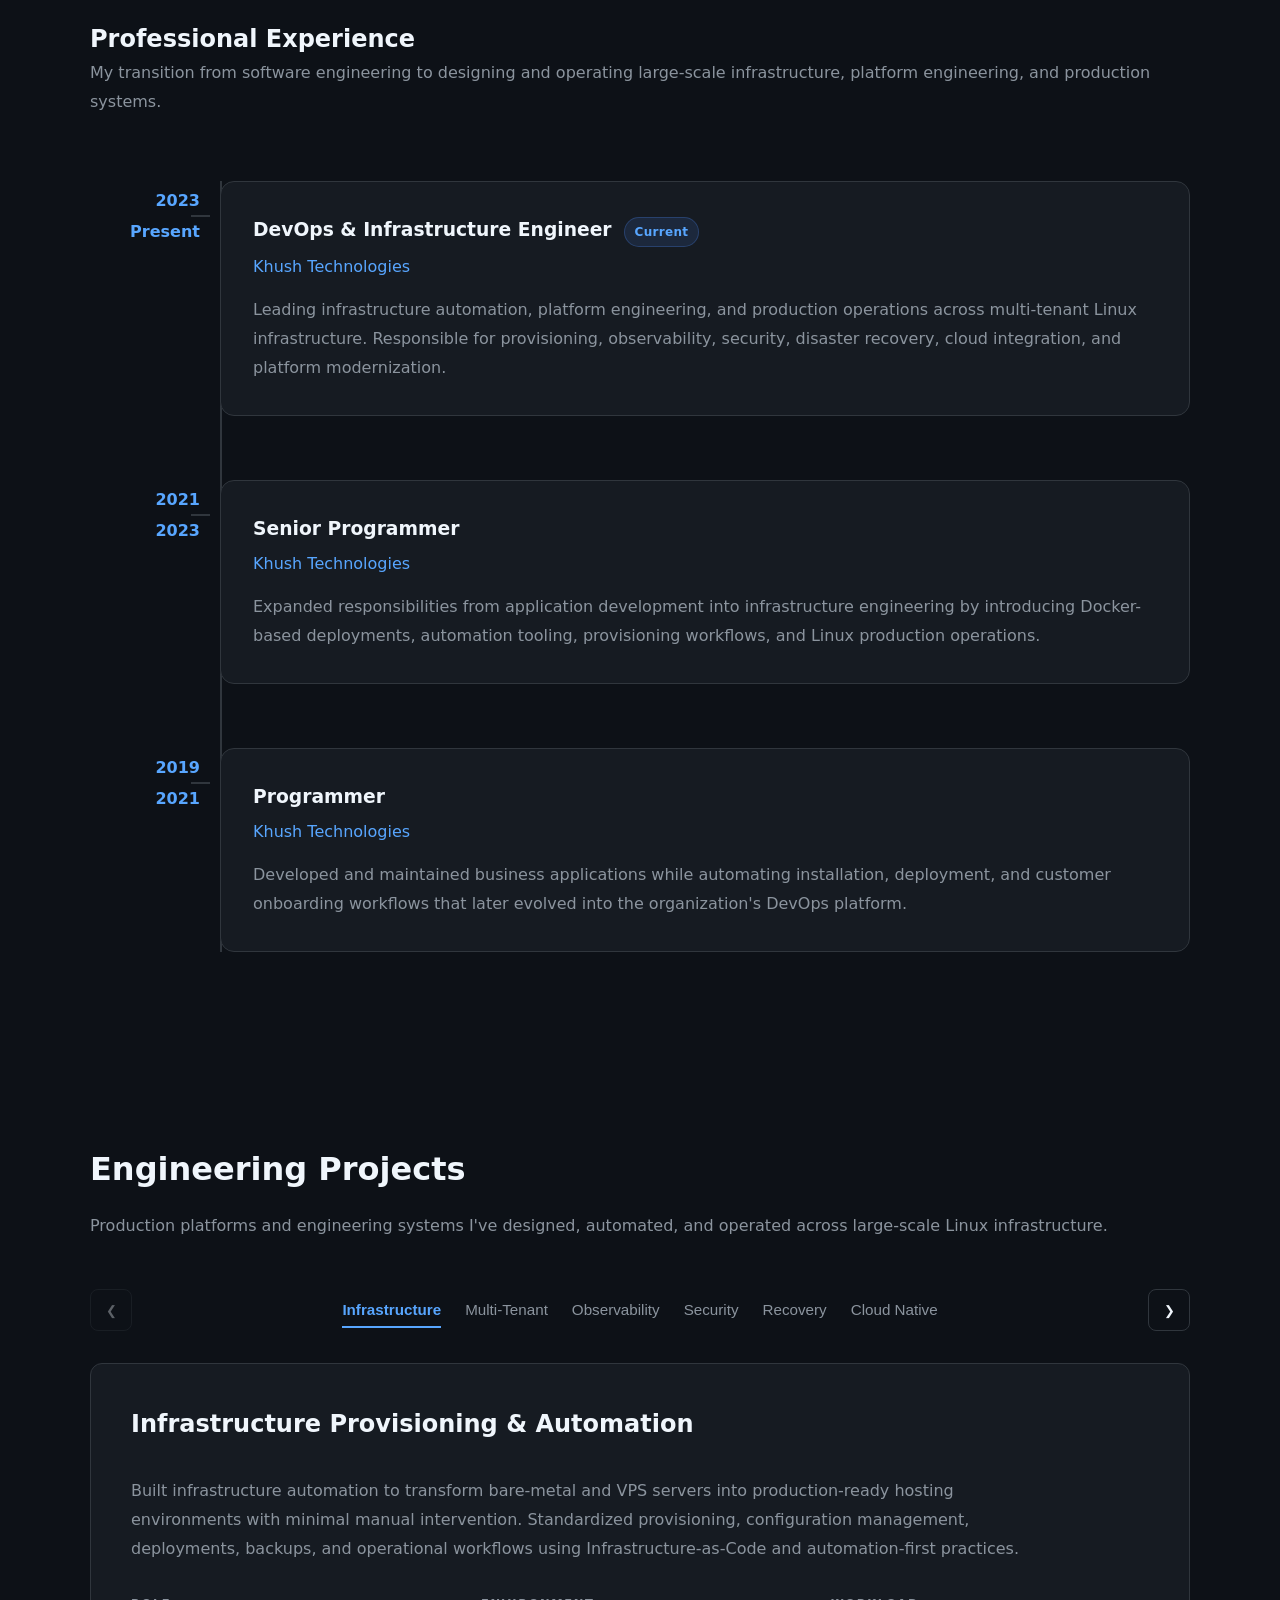
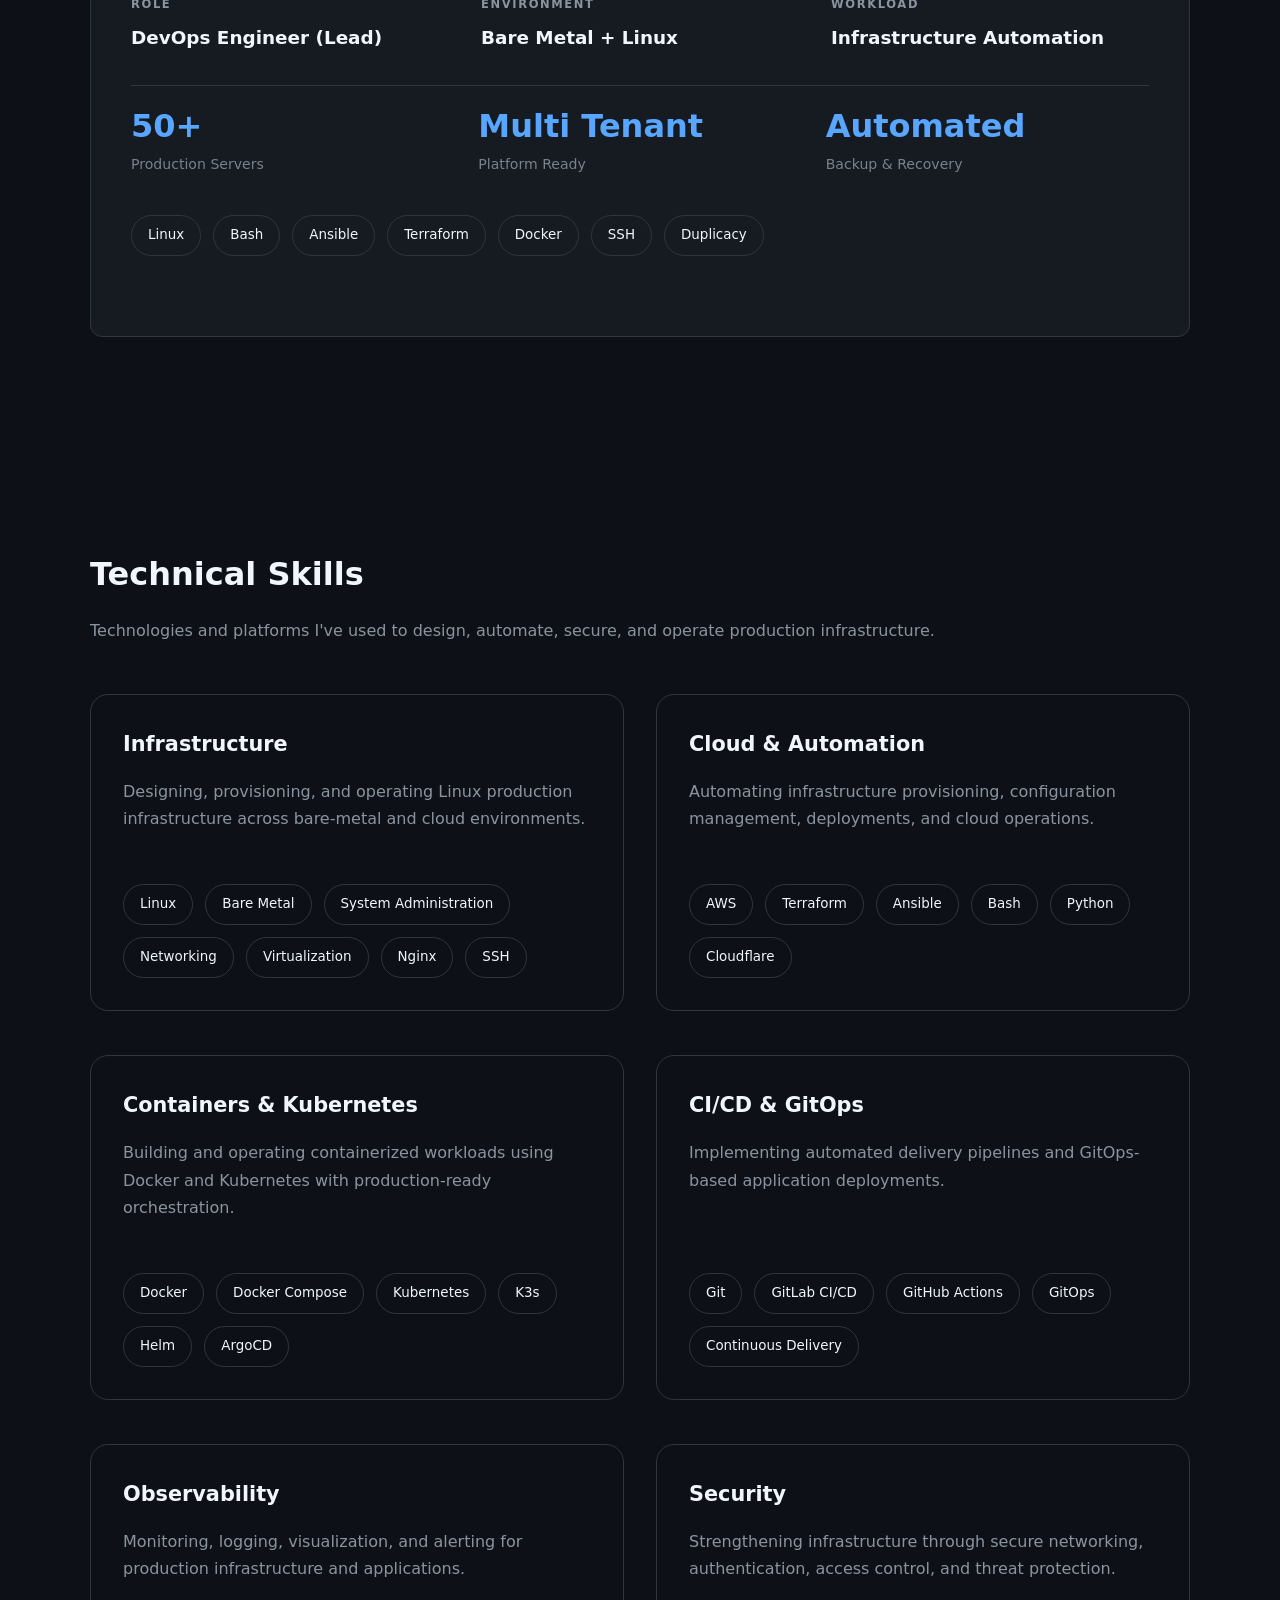
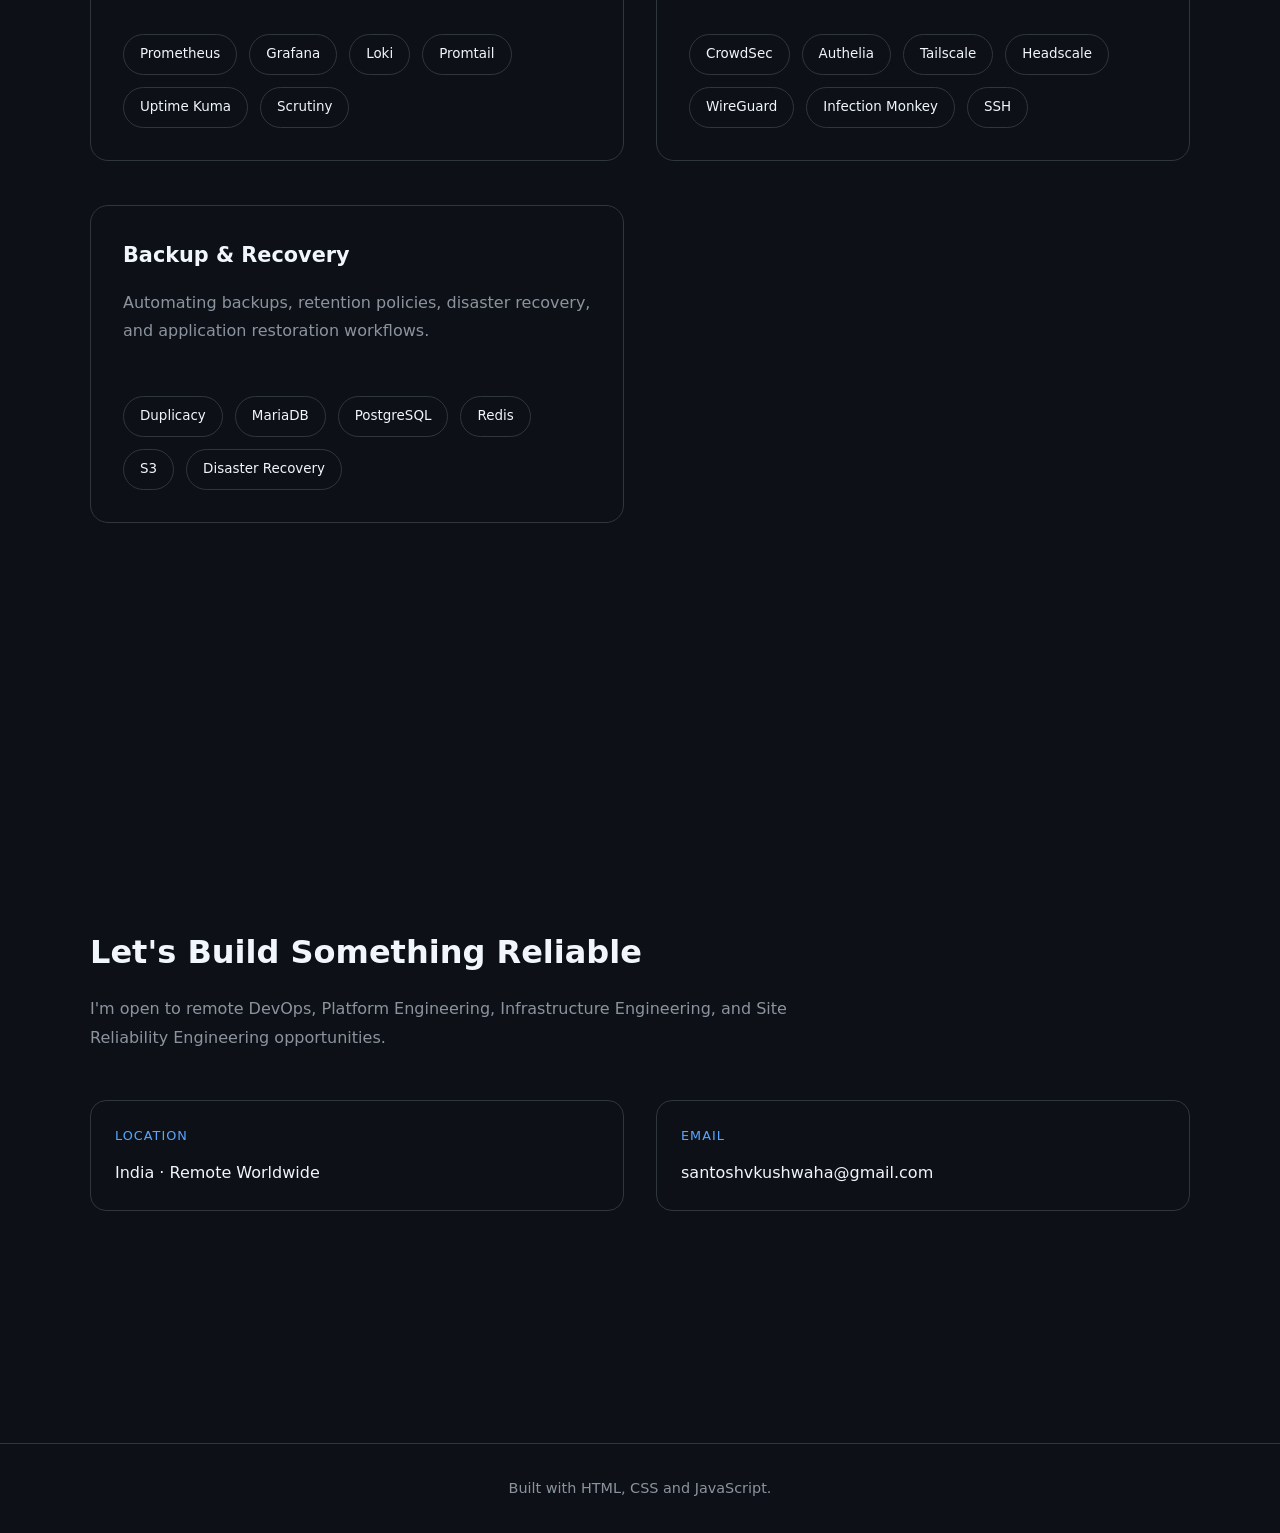
==== commit e628b9b5: "Add SEO metadata and social sharing assets along with RWD" ====
--- a/index.html
+++ b/index.html
@@ -4,11 +4,39 @@
 <head>
     <meta charset="UTF-8">
     <meta name="viewport" content="width=device-width, initial-scale=1.0">
-
-    <title>Santosh Kushwaha | DevOps Engineer</title>
-
+    <title>Santosh Kushwaha | DevOps & Infrastructure Engineer</title>
+    <meta name="author" content="Santosh Kushwaha">
+    <meta property="og:locale" content="en_US">
+    <meta property="og:image:alt"
+      content="Santosh Kushwaha - DevOps & Infrastructure Engineer">
     <meta name="description"
-          content="DevOps Engineer specializing in Linux infrastructure, Platform Engineering, Automation, Kubernetes and AWS.">
+          content="DevOps & Infrastructure Engineer with 8+ year of experiences in Linux Infrastructure, Platform Engineering, Automation, Kubernetes and AWS.">
+    <meta name="keywords"
+          content="Santosh Kushwaha, DevOps Engineer, Platform Engineer, Linux, Kubernetes, Docker, AWS, Terraform, Ansible, Infrastructure Automation">
+    <meta name="robots" content="index, follow">
+    <link rel="canonical" href="https://santosh-kushwaha.com/">
+    <meta name="theme-color" content="#0f141c">
+
+    <!-- Open Graph -->
+    <meta property="og:type" content="website">
+    <meta property="og:title" content="Santosh Kushwaha | DevOps & Infrastructure Engineer">
+    <meta property="og:description"
+          content="DevOps & Infrastructure Engineer with 8+ year of experiences in Linux Infrastructure, Platform Engineering, Automation, Kubernetes and AWS.">
+    <meta property="og:url" content="https://santosh-kushwaha.com/">
+    <meta property="og:site_name" content="Santosh Kushwaha">
+    <meta property="og:image" content="https://santosh-kushwaha.com/assets/images/og-image.png">
+
+    <meta name="twitter:card" content="summary_large_image">
+    <meta name="twitter:title" content="Santosh Kushwaha | DevOps & Infrastructure Engineer">
+    <meta name="twitter:description"
+          content="Linux Infrastructure • Platform Engineering • Kubernetes • Docker • AWS">
+    <meta name="twitter:image"
+          content="https://santosh-kushwaha.com/assets/images/og-image.png">
+
+    <link rel="icon" href="/assets/images/favicon.ico">
+
+    <link rel="apple-touch-icon"
+          href="/assets/images/apple-touch-icon.png">
 
     <link rel="stylesheet" href="css/style.css">
 </head>
--- a/css/style.css
+++ b/css/style.css
@@ -1,3 +1,4 @@
+
 /* ==========================
    CSS RESET
 ========================== */
@@ -32,7 +33,20 @@
 ========================== */
 
 html {
-    scroll-behavior: smooth;
+  scroll-behavior: smooth;
+  scroll-padding-top:90px;
+}
+
+section{
+  padding:6rem 0;
+}
+
+.btn{
+
+    min-height:52px;
+
+    padding:.95rem 1.8rem;
+
 }
 
 body {
@@ -68,6 +82,7 @@
 img {
     max-width: 100%;
     display: block;
+    height:auto;
 }
 
 /* ==========================
@@ -77,8 +92,8 @@
 .container {
 
     width: min(92%, var(--max-width));
-
     margin-inline: auto;
+    margin:auto;
 }
 
 /* ==========================
@@ -86,9 +101,7 @@
 ========================== */
 
 header {
-
-    padding: 24px 0;
-
+  padding: 24px 0;
 }
 
 nav {
@@ -143,12 +156,23 @@
 
 }
 
+.hero{
+    min-height:100vh;
+    display:flex;
+    align-items:center;
+}
+
 .hero-grid {
     display: block;
 }
 
 .hero-content {
-    max-width: none;
+    max-width: 760px;
+}
+
+.hero p{
+    max-width:650px;
+    line-height:1.8;
 }
 
 .eyebrow {
@@ -243,6 +267,7 @@
 
 #about {
     padding: 120px 0;
+    padding-top:4rem;
 }
 
 #about h2 {
@@ -382,6 +407,10 @@
   padding: 2.5rem;
 }
 
+.project-card h3 {
+  font-size: 2.5rem;
+}
+
 .project-card:nth-child(1) { z-index: 5; }
 .project-card:nth-child(2) { z-index: 4; }
 .project-card:nth-child(3) { z-index: 3; }
@@ -441,19 +470,12 @@
 
 
 .project-highlights {
-
     display: grid;
-
-    grid-template-columns:repeat(3,1fr);
-
-    gap: 2rem;
-
+    grid-template-columns: repeat(auto-fit, minmax(140px, 1fr));
+    gap: 1.5rem;
     margin: 1.75rem 0;
-
     border-top: 1px solid var(--border);
-
     padding-top: 1.5rem;
-
 }
 
 .project-navigation{
@@ -560,15 +582,10 @@
 
 
 .project-meta {
-
     display: grid;
-
-    grid-template-columns: repeat(3, 1fr);
-
-    gap: 3rem;
-
+    grid-template-columns: repeat(auto-fit, minmax(180px, 1fr));
+    gap: 2rem;
     margin: 2rem 0;
-
 }
 
 .project-meta div {
@@ -894,3 +911,274 @@
     color: var(--text-muted);
     font-size: 0.9rem;
 }
+
+/* Desktop */
+@media (min-width: 1025px) {
+
+}
+
+/* Tablet */
+@media (max-width: 1024px) {
+
+}
+
+/* Mobile */
+@media (max-width: 768px) {
+  header {
+    flex-direction:column;
+    align-items:flex-start;
+    gap:1.5rem;
+    display: column;
+  }
+
+  header nav{
+    display:flex;
+    flex-direction:column;
+    align-items:flex-start;
+    gap:0.75rem;
+  }
+
+  .logo{
+    font-size:2rem;
+    font-weight:700;
+  }
+
+  nav {
+    width:100%;
+    flex-direction:column;
+    align-items:flex-start;
+    gap:2rem;
+  }
+
+  .nav-links{
+    display:flex;
+    flex-direction:column;
+    gap:.6rem;
+    width:100%;
+    gap:1rem;
+  }
+
+  .nav-links a{
+    text-transform:uppercase;
+    letter-spacing:.08em;
+    font-size:.9rem;
+    display:block;
+    padding:.35rem 0;
+  }
+
+  nav ul {
+    flex-wrap:wrap;
+    gap:1rem 1.5rem;
+    display:flex;
+    justify-content:flex-start;
+  }
+
+  section{
+    padding:5rem 0;
+  }
+
+  section h2{
+
+      font-size:2.2rem;
+
+  }
+
+  .section-intro{
+
+      font-size:1.05rem;
+
+  }
+
+
+
+  .hero h1{
+    font-size:clamp(2.5rem,9vw,4rem);
+    line-height:1.05;
+  }
+
+  .hero{
+    padding-top:4rem;
+   }
+
+   .hero p{
+    font-size:1.1rem;
+   }
+
+  .hero-buttons{
+    display:flex;
+    flex-wrap:wrap;
+    flex-direction:column;
+    gap:1rem;
+  }
+
+  .hero-buttons .btn{
+    width:100%;
+  }
+
+  .stats{
+    grid-template-columns:repeat(2,1fr);
+    gap: 1rem
+  }
+
+  .stat {
+    padding: 1.5rem 1rem;
+    text-align:center;
+    transition:transform .2s ease,
+               border-color .2s ease;
+  }
+
+  .stat:hover{
+    transform:translateY(-4px);
+    border-color:var(--accent);
+  }
+
+  .stat h3{
+    margin-bottom:.5rem;
+    font-size: 2.25rem;
+  }
+
+  .stat p{
+    line-height:1.4;
+  }
+
+  .stats-title{
+    margin:3rem 0 1.5rem;
+    margin-top: 3.5rem;
+  }
+
+  .container{
+    padding:0 1.5rem;
+  }
+
+  .project-meta {
+    display: grid;
+    grid-template-columns: 1fr;
+    gap: 1.5rem;
+  }
+
+  .project-tags{
+    margin:1.5rem 0;
+    justify-content:center;
+  }
+
+  .project-stats{
+    display: grid;
+    grid-template-columns: repeat(2, 1fr);
+    gap: 1rem;
+  }
+
+  .project-tabs{
+    gap:.75rem;
+  }
+
+  .project-description{
+    line-height:1.7;
+  }
+
+  .project-title{
+    font-size:2rem;
+    line-height:1.25;
+  }
+
+  .project-card {
+    padding: 1.25rem;
+    width: 100%;
+    max-width: 100%;
+    box-sizing: border-box;
+  }
+
+  .project-card h3{
+    font-size:2rem;
+  }
+
+  .project-card + .project-card {
+    margin-top: 1rem;
+  }
+
+  .project-meta{
+    margin:1.5rem 0;
+  }
+
+  .project-highlights{
+    grid-template-columns:1fr;
+    gap:1rem;
+    margin:1.5rem 0;
+  }
+  noreply@mail.passvault.me
+  .project-highlight h3{
+    font-size:1.8rem;
+    margin-bottom:.35rem;
+  }
+
+  .project-grid > * {
+        min-width: 0;
+  }
+
+  .project-card * {
+        min-width: 0;
+  }
+
+  .project-card h3,
+  .project-description,
+  .project-meta span {
+    overflow-wrap: break-word;
+    word-break: break-word;
+  }
+
+  .project-card h3 {
+    font-size: 2rem;
+    line-height:1.2;
+   }
+
+   .timeline{
+       display:flex;
+       flex-direction:column;
+       gap:2rem;
+   }
+
+   .timeline::before{
+       display:none;
+   }
+
+   .timeline-item{
+       width:100%;
+   }
+
+   .skills-grid{
+       grid-template-columns:1fr;
+       gap:1rem;
+   }
+
+   .skill-card{
+       padding:1.5rem;
+   }
+
+   .contact-links{
+       flex-direction:column;
+       gap:1rem;
+   }
+
+   .contact-links .btn{
+       width:100%;
+   }
+
+   footer{
+
+       text-align:center;
+
+   }
+
+
+
+
+  html,
+  body {
+    overflow-x: hidden;
+  }
+
+}
+
+/* Small phones */
+@media (max-width: 480px) {
+
+}
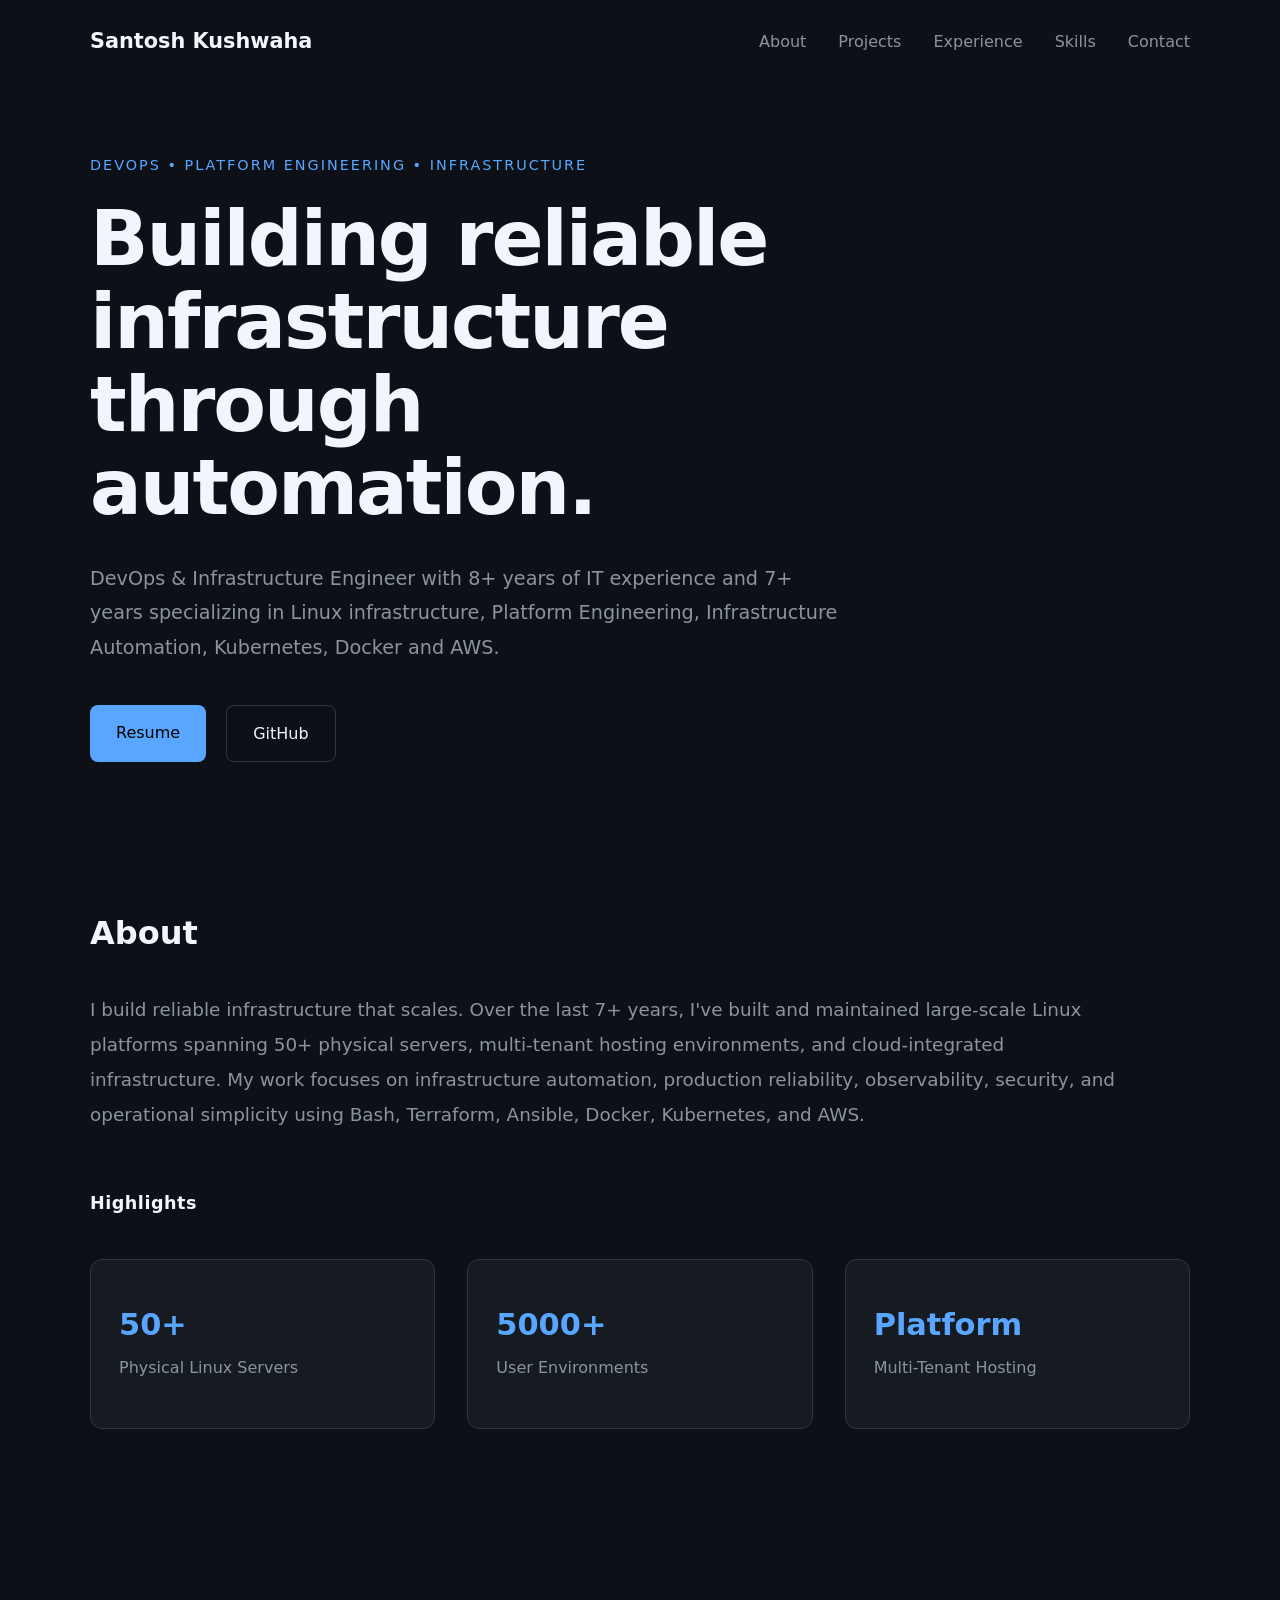
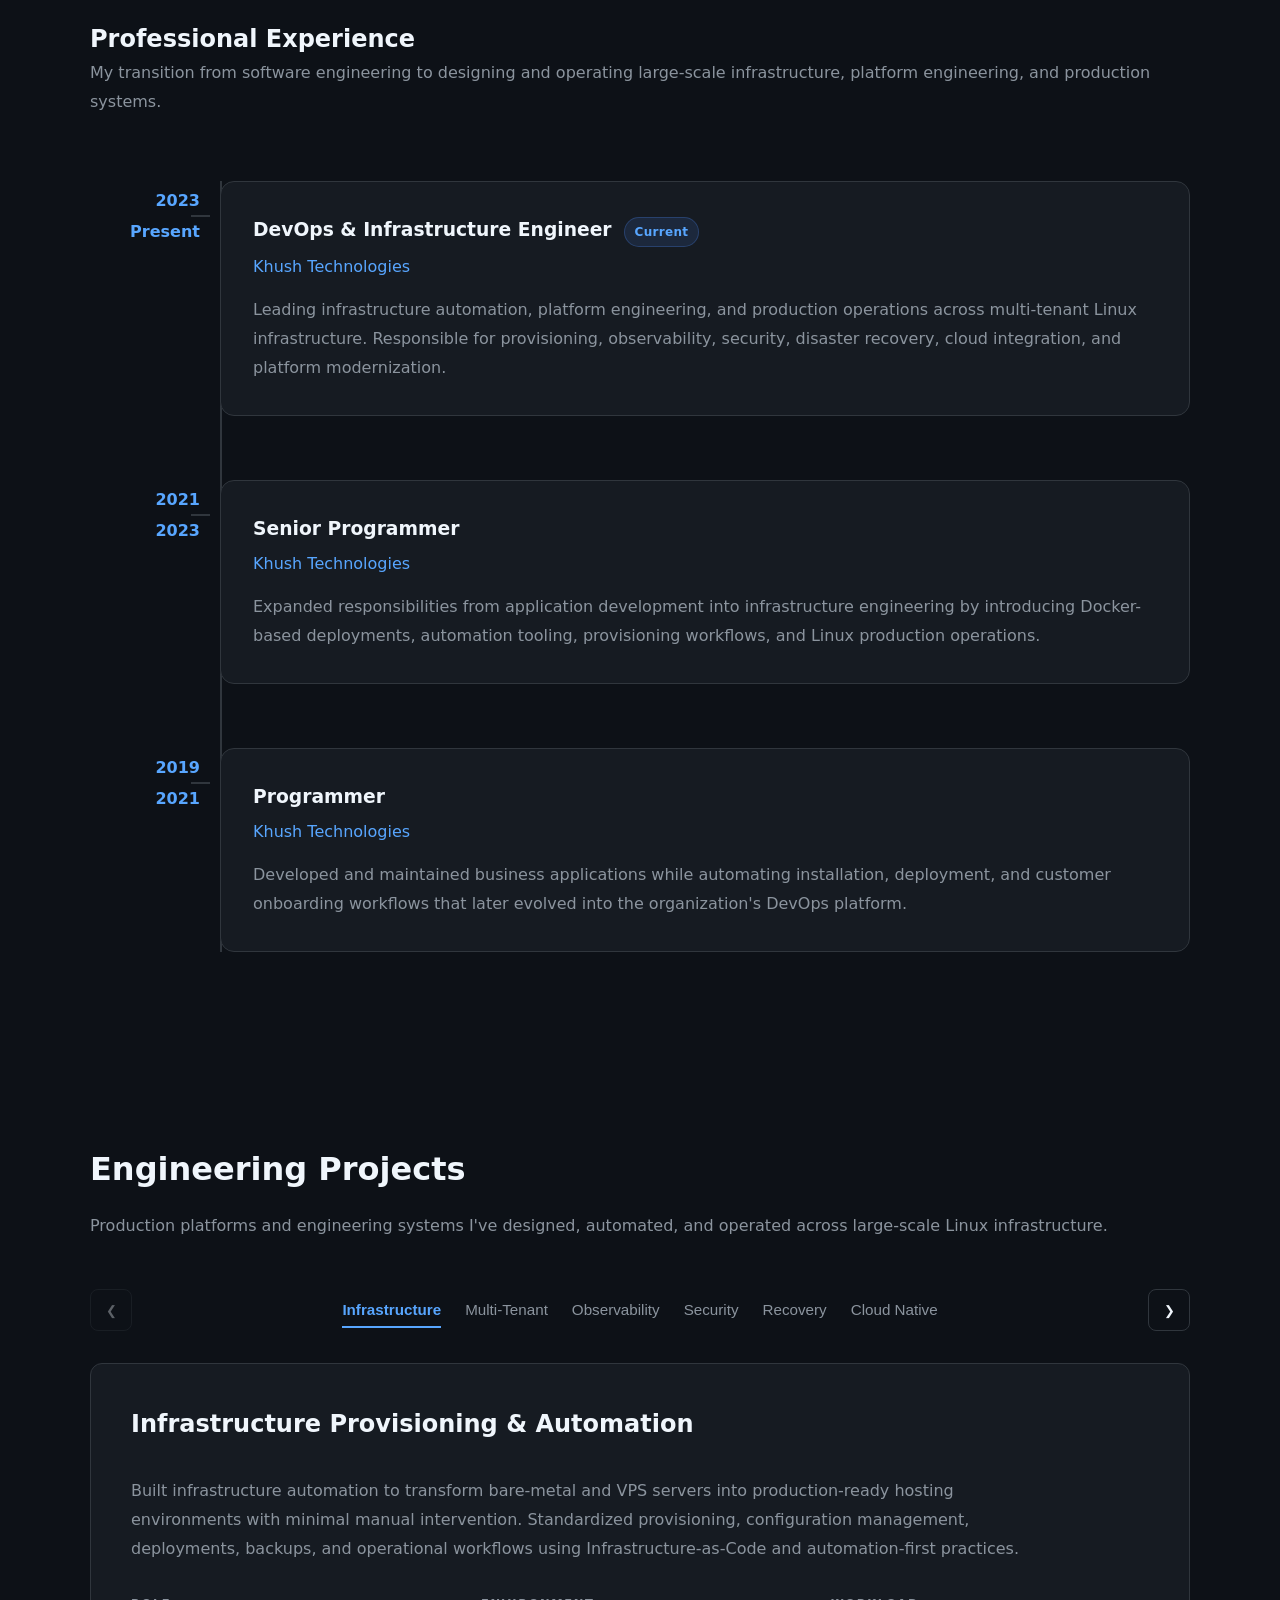
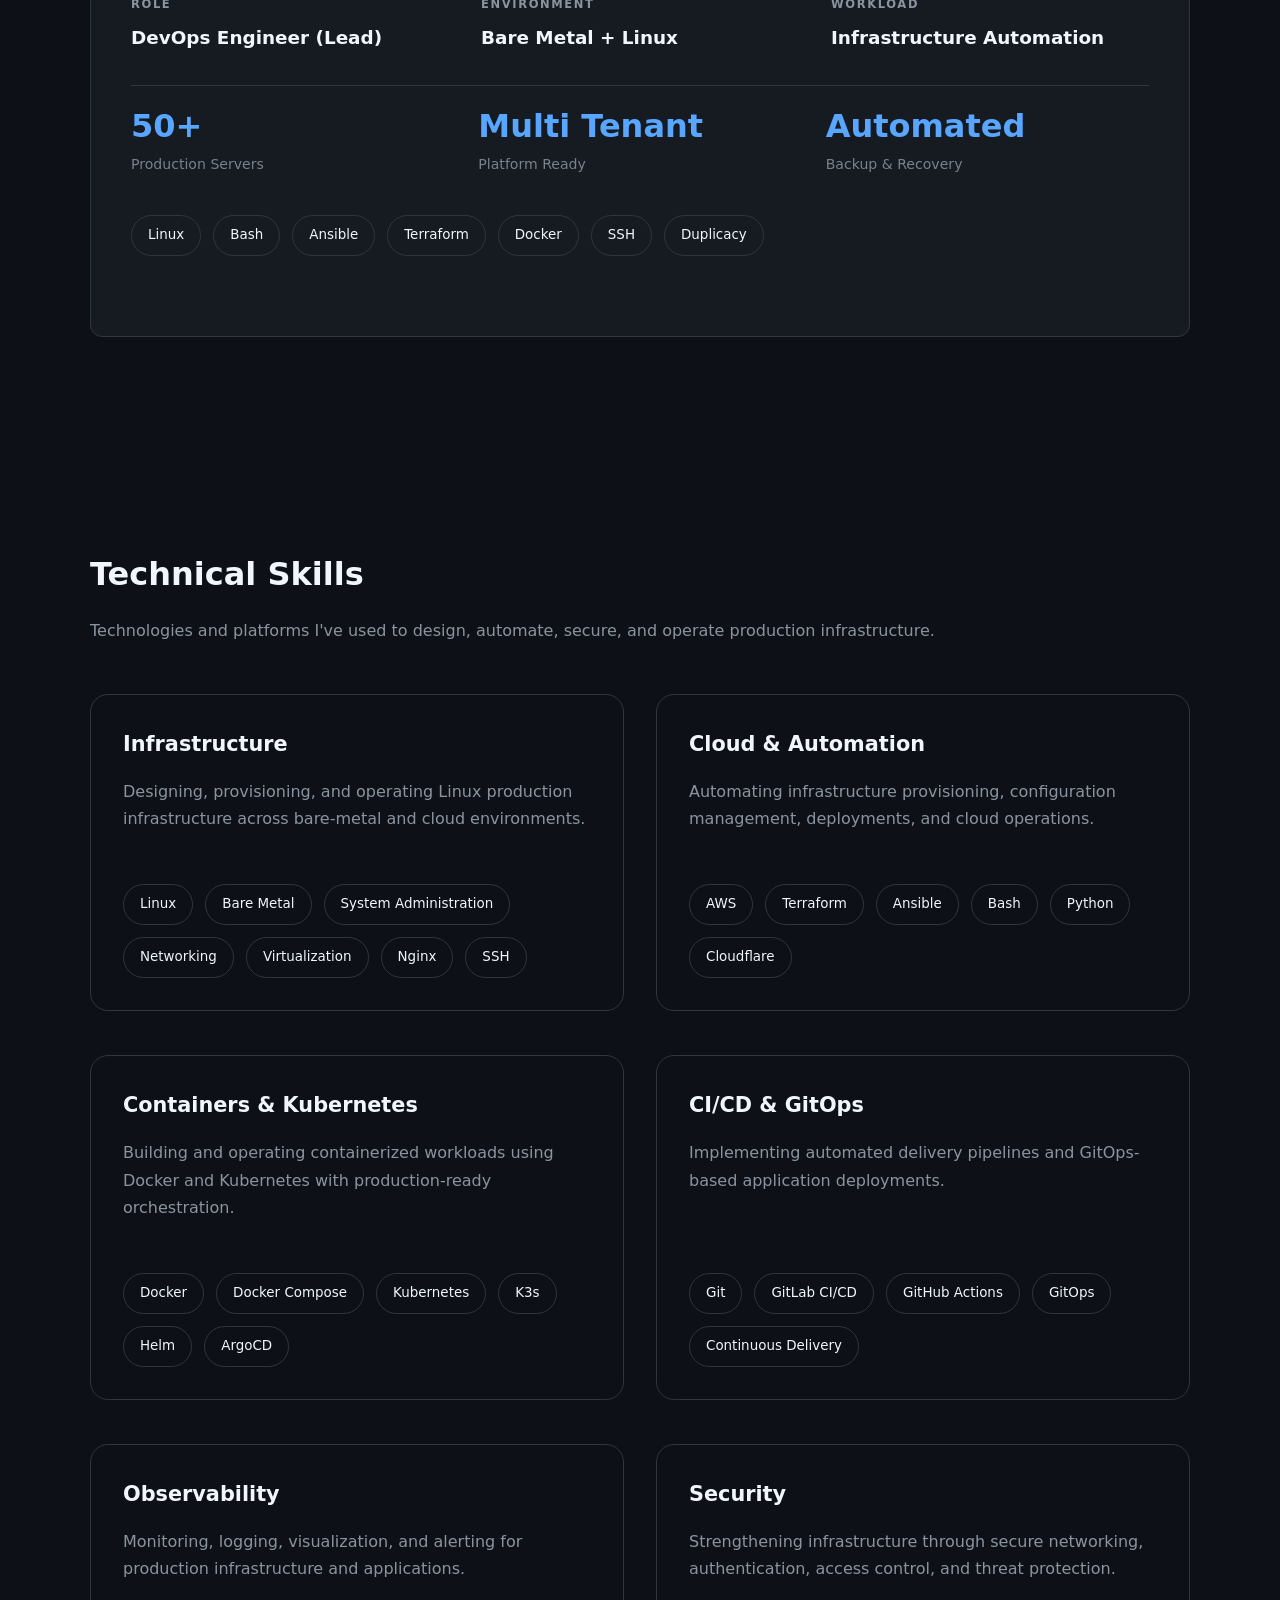
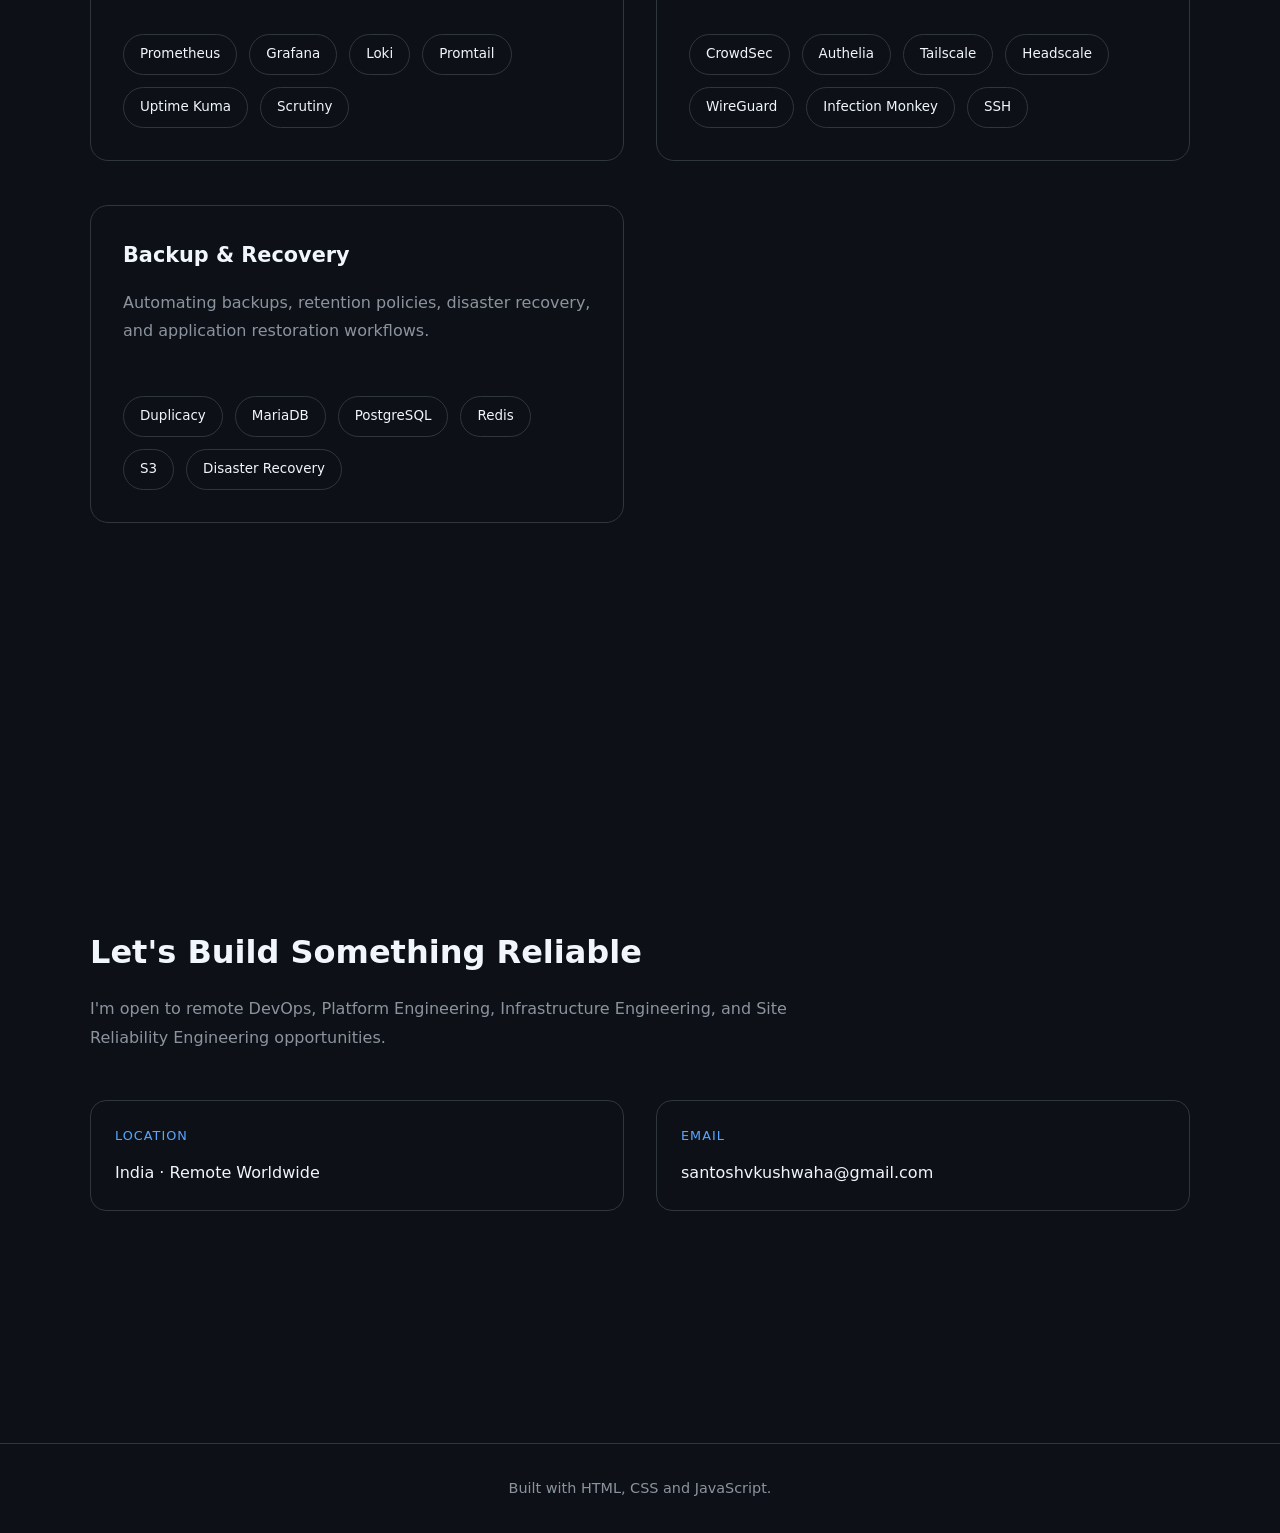
==== commit ce6f6e0d: "Update: resume and work timeline" ====
--- a/index.html
+++ b/index.html
@@ -76,7 +76,7 @@
 
         <p class="hero-description">
             DevOps & Infrastructure Engineer with 8+ years of IT experience and
-            6+ years specializing in Linux infrastructure, Platform Engineering,
+            7+ years specializing in Linux infrastructure, Platform Engineering,
             Infrastructure Automation, Kubernetes, Docker and AWS.
         </p>
 
@@ -106,7 +106,7 @@
     <p class="about-text">
       I build reliable infrastructure that scales.
 
-      Over the last 6+ years, I've built and maintained large-scale Linux
+      Over the last 7+ years, I've built and maintained large-scale Linux
       platforms spanning 50+ physical servers, multi-tenant hosting
       environments, and cloud-integrated infrastructure.
 
